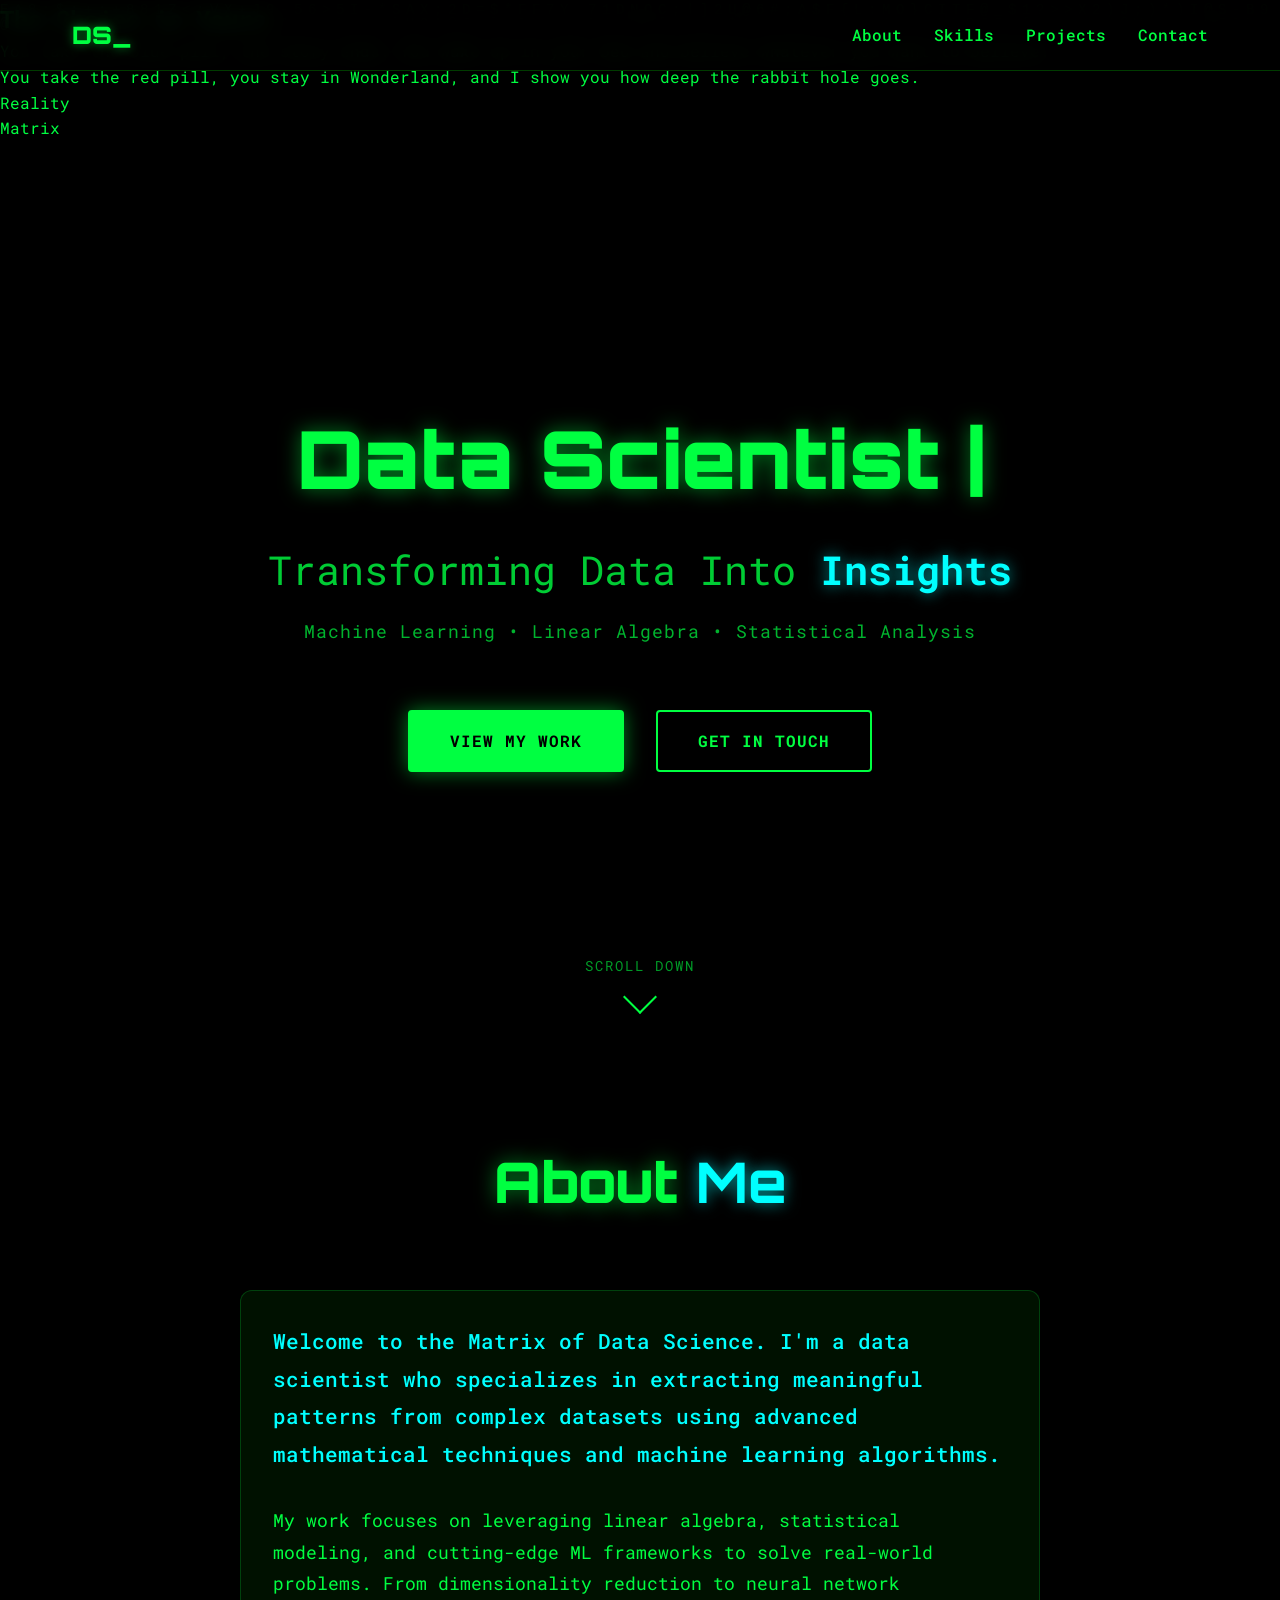
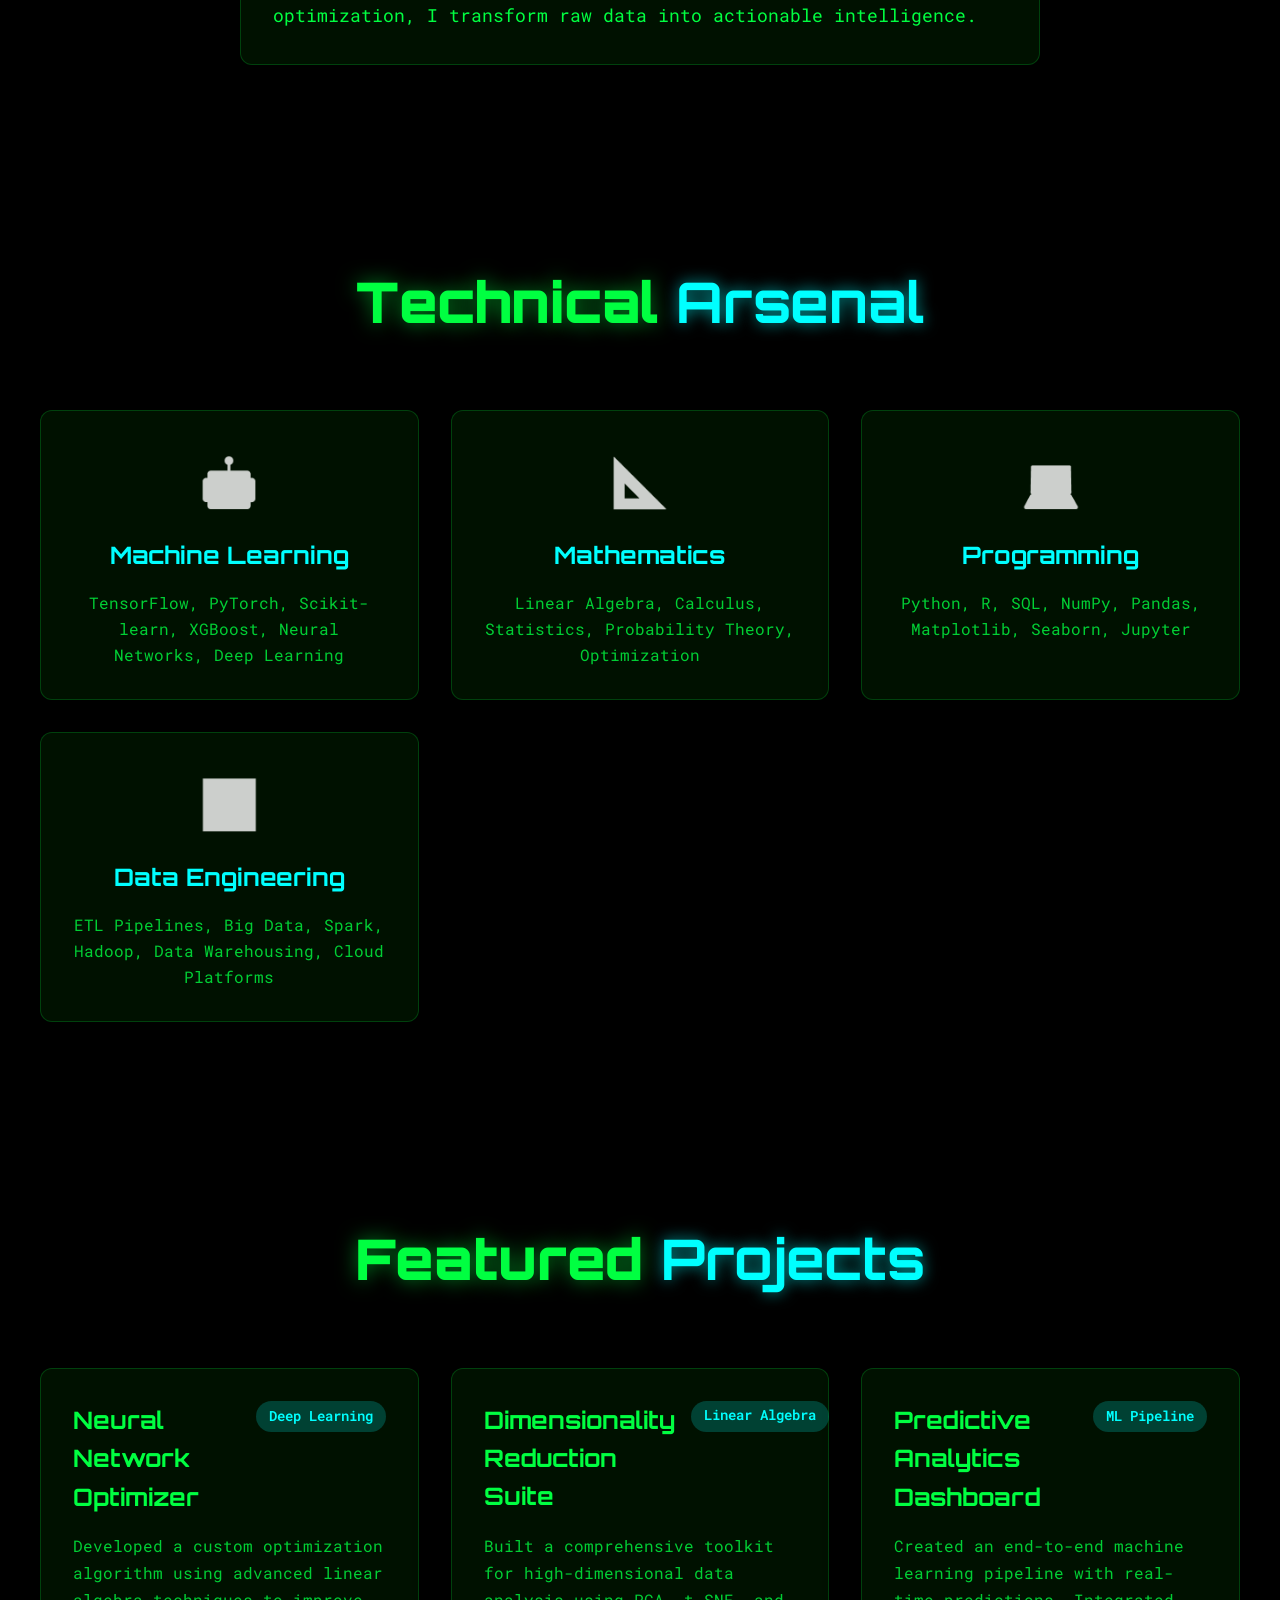
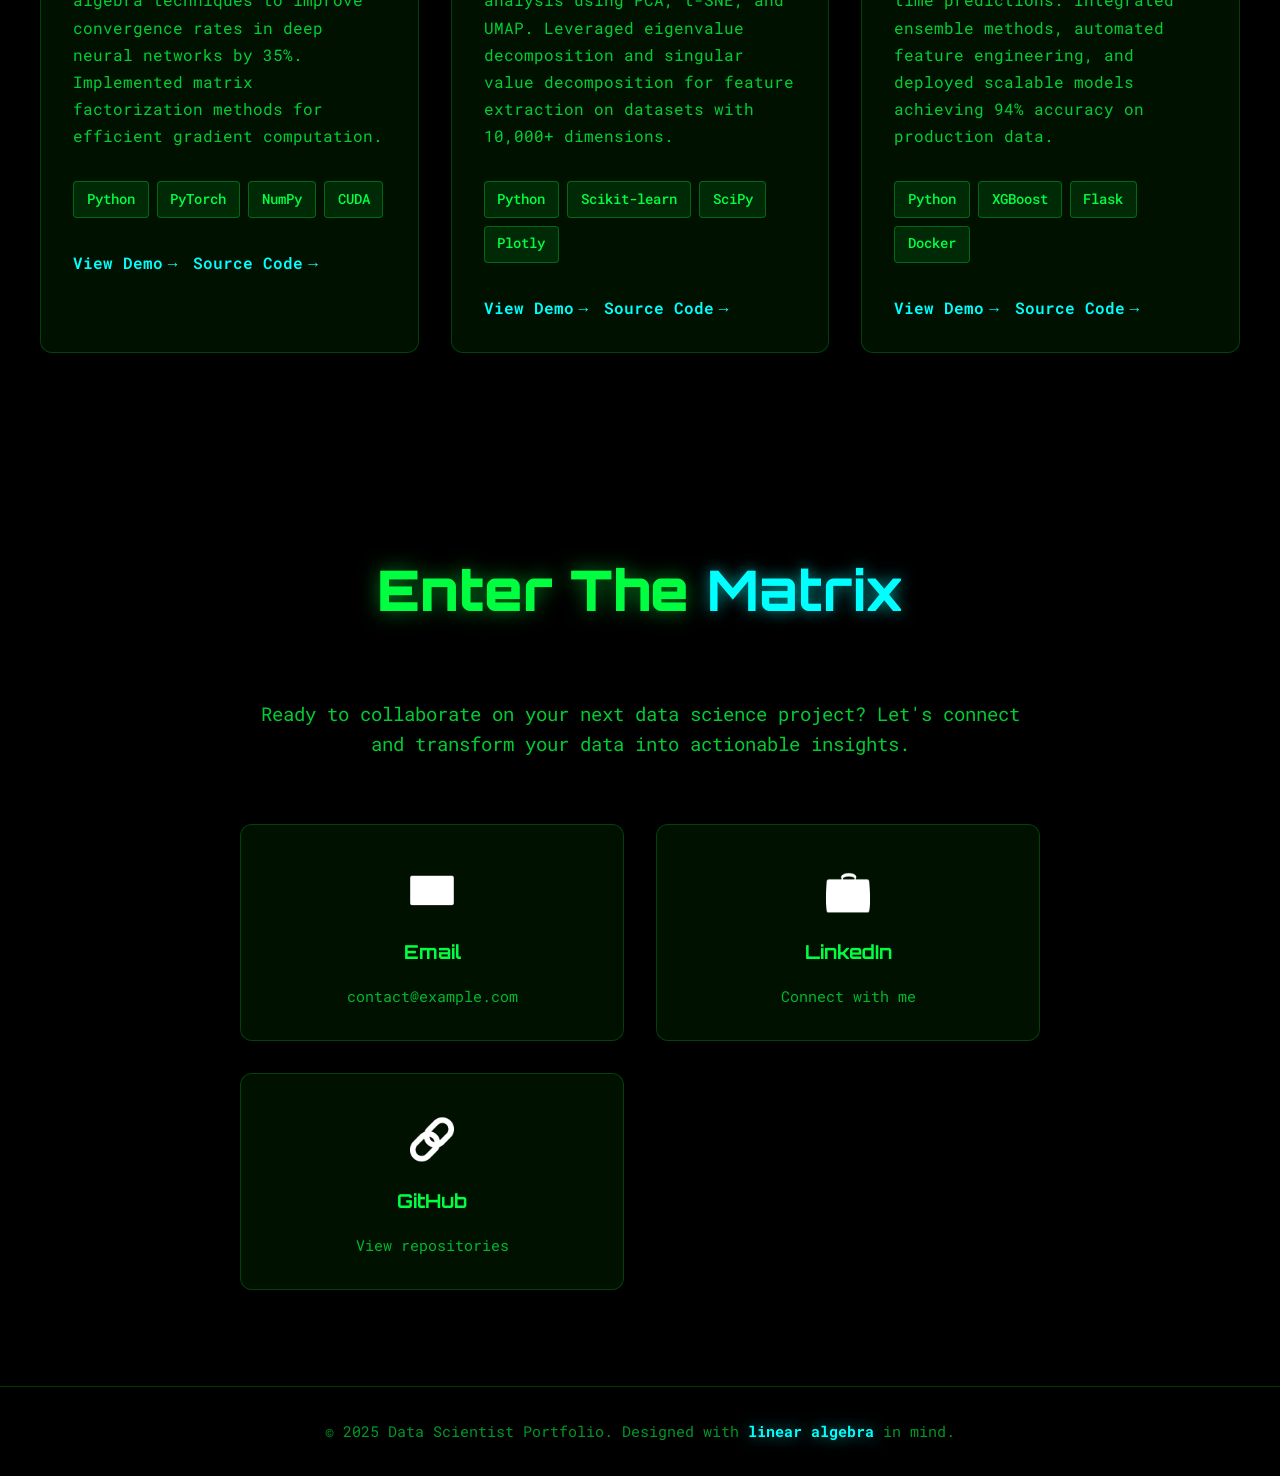
==== index.html @ e6c1ace4 "mvp" ====
<!DOCTYPE html>
<html lang="en">

<head>
    <meta charset="UTF-8">
    <meta name="viewport" content="width=device-width, initial-scale=1.0">
    <meta name="description"
        content="Data Scientist Portfolio - Showcasing machine learning, linear algebra, and data analysis projects with a Matrix-inspired design">
    <meta name="keywords" content="data science, machine learning, linear algebra, portfolio, analytics">
    <meta name="author" content="Data Scientist">
    <title>Data Scientist | Matrix Portfolio</title>

    <!-- Google Fonts -->
    <link rel="preconnect" href="https://fonts.googleapis.com">
    <link rel="preconnect" href="https://fonts.gstatic.com" crossorigin>
    <link
        href="https://fonts.googleapis.com/css2?family=Orbitron:wght@400;700;900&family=Roboto+Mono:wght@300;400;500;700&display=swap"
        rel="stylesheet">

    <link rel="stylesheet" href="styles.css">
</head>

<body>
    <!-- Matrix Rain Background -->
    <canvas id="matrix-canvas"></canvas>

    <!-- Landing Overlay -->
    <section id="landing-overlay" class="landing-overlay">
        <div class="landing-content">
            <h1 class="landing-title">The Choice is Yours</h1>
            <p class="landing-subtitle">You take the <span class="blue-text">blue pill</span>, the story ends. You wake
                up in your bed and believe whatever you want to believe.</p>
            <p class="landing-subtitle">You take the <span class="red-text">red pill</span>, you stay in Wonderland, and
                I show you how deep the rabbit hole goes.</p>

            <div class="pills-container">
                <div class="pill-wrapper" id="blue-pill-wrapper">
                    <div class="pill blue-pill" id="blue-pill"></div>
                    <span class="pill-label">Reality</span>
                </div>
                <div class="pill-wrapper" id="red-pill-wrapper">
                    <div class="pill red-pill" id="red-pill"></div>
                    <span class="pill-label">Matrix</span>
                </div>
            </div>
        </div>
    </section>

    <!-- Navigation -->
    <nav id="main-nav" class="nav">
        <div class="nav-container">
            <a href="#hero" class="nav-logo">DS<span class="matrix-glow">_</span></a>
            <ul class="nav-menu">
                <li><a href="#about" class="nav-link">About</a></li>
                <li><a href="#skills" class="nav-link">Skills</a></li>
                <li><a href="#projects" class="nav-link">Projects</a></li>
                <li><a href="#contact" class="nav-link">Contact</a></li>
            </ul>
        </div>
    </nav>

    <!-- Hero Section -->
    <section id="hero" class="hero">
        <div class="hero-content">
            <div class="glitch-wrapper">
                <h1 class="hero-title">
                    <span class="typing-text" id="typing-text"></span>
                    <span class="cursor">|</span>
                </h1>
            </div>
            <p class="hero-subtitle">Transforming Data Into <span class="matrix-highlight">Insights</span></p>
            <p class="hero-description">
                Machine Learning • Linear Algebra • Statistical Analysis
            </p>
            <div class="hero-cta">
                <a href="#projects" class="btn btn-primary" id="view-work-btn">View My Work</a>
                <a href="#contact" class="btn btn-secondary" id="contact-btn">Get In Touch</a>
            </div>
        </div>
        <div class="scroll-indicator">
            <span class="scroll-text">Scroll Down</span>
            <div class="scroll-arrow"></div>
        </div>
    </section>

    <!-- About Section -->
    <section id="about" class="about section">
        <div class="container">
            <h2 class="section-title">About <span class="matrix-highlight">Me</span></h2>
            <div class="about-content">
                <div class="about-text glass-card">
                    <p class="about-intro">
                        Welcome to the Matrix of Data Science. I'm a data scientist who specializes in
                        extracting meaningful patterns from complex datasets using advanced mathematical
                        techniques and machine learning algorithms.
                    </p>
                    <p>
                        My work focuses on leveraging linear algebra, statistical modeling, and cutting-edge
                        ML frameworks to solve real-world problems. From dimensionality reduction to neural
                        network optimization, I transform raw data into actionable intelligence.
                    </p>
                </div>
            </div>
        </div>
    </section>

    <!-- Skills Section -->
    <section id="skills" class="skills section">
        <div class="container">
            <h2 class="section-title">Technical <span class="matrix-highlight">Arsenal</span></h2>
            <div class="skills-grid">
                <div class="skill-card glass-card" data-skill="ml">
                    <div class="skill-icon">🤖</div>
                    <h3 class="skill-title">Machine Learning</h3>
                    <p class="skill-description">
                        TensorFlow, PyTorch, Scikit-learn, XGBoost, Neural Networks, Deep Learning
                    </p>
                </div>
                <div class="skill-card glass-card" data-skill="math">
                    <div class="skill-icon">📐</div>
                    <h3 class="skill-title">Mathematics</h3>
                    <p class="skill-description">
                        Linear Algebra, Calculus, Statistics, Probability Theory, Optimization
                    </p>
                </div>
                <div class="skill-card glass-card" data-skill="programming">
                    <div class="skill-icon">💻</div>
                    <h3 class="skill-title">Programming</h3>
                    <p class="skill-description">
                        Python, R, SQL, NumPy, Pandas, Matplotlib, Seaborn, Jupyter
                    </p>
                </div>
                <div class="skill-card glass-card" data-skill="data">
                    <div class="skill-icon">📊</div>
                    <h3 class="skill-title">Data Engineering</h3>
                    <p class="skill-description">
                        ETL Pipelines, Big Data, Spark, Hadoop, Data Warehousing, Cloud Platforms
                    </p>
                </div>
            </div>
        </div>
    </section>

    <!-- Projects Section -->
    <section id="projects" class="projects section">
        <div class="container">
            <h2 class="section-title">Featured <span class="matrix-highlight">Projects</span></h2>
            <div class="projects-grid">
                <!-- Project 1 -->
                <article class="project-card glass-card" id="project-1">
                    <div class="project-header">
                        <h3 class="project-title">Neural Network Optimizer</h3>
                        <span class="project-tag">Deep Learning</span>
                    </div>
                    <p class="project-description">
                        Developed a custom optimization algorithm using advanced linear algebra techniques
                        to improve convergence rates in deep neural networks by 35%. Implemented matrix
                        factorization methods for efficient gradient computation.
                    </p>
                    <div class="project-tech">
                        <span class="tech-badge">Python</span>
                        <span class="tech-badge">PyTorch</span>
                        <span class="tech-badge">NumPy</span>
                        <span class="tech-badge">CUDA</span>
                    </div>
                    <div class="project-links">
                        <a href="#" class="project-link" id="project-1-demo">View Demo</a>
                        <a href="#" class="project-link" id="project-1-code">Source Code</a>
                    </div>
                </article>

                <!-- Project 2 -->
                <article class="project-card glass-card" id="project-2">
                    <div class="project-header">
                        <h3 class="project-title">Dimensionality Reduction Suite</h3>
                        <span class="project-tag">Linear Algebra</span>
                    </div>
                    <p class="project-description">
                        Built a comprehensive toolkit for high-dimensional data analysis using PCA, t-SNE,
                        and UMAP. Leveraged eigenvalue decomposition and singular value decomposition for
                        feature extraction on datasets with 10,000+ dimensions.
                    </p>
                    <div class="project-tech">
                        <span class="tech-badge">Python</span>
                        <span class="tech-badge">Scikit-learn</span>
                        <span class="tech-badge">SciPy</span>
                        <span class="tech-badge">Plotly</span>
                    </div>
                    <div class="project-links">
                        <a href="#" class="project-link" id="project-2-demo">View Demo</a>
                        <a href="#" class="project-link" id="project-2-code">Source Code</a>
                    </div>
                </article>

                <!-- Project 3 -->
                <article class="project-card glass-card" id="project-3">
                    <div class="project-header">
                        <h3 class="project-title">Predictive Analytics Dashboard</h3>
                        <span class="project-tag">ML Pipeline</span>
                    </div>
                    <p class="project-description">
                        Created an end-to-end machine learning pipeline with real-time predictions.
                        Integrated ensemble methods, automated feature engineering, and deployed scalable
                        models achieving 94% accuracy on production data.
                    </p>
                    <div class="project-tech">
                        <span class="tech-badge">Python</span>
                        <span class="tech-badge">XGBoost</span>
                        <span class="tech-badge">Flask</span>
                        <span class="tech-badge">Docker</span>
                    </div>
                    <div class="project-links">
                        <a href="#" class="project-link" id="project-3-demo">View Demo</a>
                        <a href="#" class="project-link" id="project-3-code">Source Code</a>
                    </div>
                </article>
            </div>
        </div>
    </section>

    <!-- Contact Section -->
    <section id="contact" class="contact section">
        <div class="container">
            <h2 class="section-title">Enter The <span class="matrix-highlight">Matrix</span></h2>
            <div class="contact-content">
                <p class="contact-intro">
                    Ready to collaborate on your next data science project? Let's connect and transform
                    your data into actionable insights.
                </p>
                <div class="contact-methods">
                    <a href="mailto:contact@example.com" class="contact-card glass-card" id="email-contact">
                        <span class="contact-icon">📧</span>
                        <span class="contact-label">Email</span>
                        <span class="contact-value">contact@example.com</span>
                    </a>
                    <a href="https://linkedin.com" target="_blank" class="contact-card glass-card"
                        id="linkedin-contact">
                        <span class="contact-icon">💼</span>
                        <span class="contact-label">LinkedIn</span>
                        <span class="contact-value">Connect with me</span>
                    </a>
                    <a href="https://github.com" target="_blank" class="contact-card glass-card" id="github-contact">
                        <span class="contact-icon">🔗</span>
                        <span class="contact-label">GitHub</span>
                        <span class="contact-value">View repositories</span>
                    </a>
                </div>
            </div>
        </div>
    </section>

    <!-- Footer -->
    <footer class="footer">
        <div class="container">
            <p class="footer-text">
                &copy; 2025 Data Scientist Portfolio. Designed with
                <span class="matrix-highlight">linear algebra</span> in mind.
            </p>
        </div>
    </footer>

    <script src="script.js"></script>
</body>

</html>
---- styles.css ----
/* ===================================
   Matrix Portfolio - CSS Styles
   =================================== */

/* === CSS Custom Properties === */
:root {
    /* Matrix Color Palette */
    --matrix-green: #00FF41;
    --matrix-green-dark: #003B00;
    --matrix-green-glow: rgba(0, 255, 65, 0.5);
    --matrix-black: #000000;
    --matrix-dark-bg: #0a0e0a;
    --matrix-card-bg: rgba(0, 59, 0, 0.3);
    
    /* Accent Colors */
    --accent-cyan: #00FFFF;
    --accent-lime: #CCFF00;
    
    /* Typography */
    --font-primary: 'Orbitron', sans-serif;
    --font-mono: 'Roboto Mono', monospace;
    
    /* Spacing */
    --spacing-xs: 0.5rem;
    --spacing-sm: 1rem;
    --spacing-md: 2rem;
    --spacing-lg: 4rem;
    --spacing-xl: 6rem;
    
    /* Transitions */
    --transition-fast: 0.2s ease;
    --transition-normal: 0.3s ease;
    --transition-slow: 0.5s ease;
    
    /* Shadows & Glows */
    --glow-sm: 0 0 10px var(--matrix-green-glow);
    --glow-md: 0 0 20px var(--matrix-green-glow);
    --glow-lg: 0 0 30px var(--matrix-green-glow);
    --shadow-card: 0 8px 32px rgba(0, 0, 0, 0.5);
}

/* === Reset & Base Styles === */
* {
    margin: 0;
    padding: 0;
    box-sizing: border-box;
}

html {
    scroll-behavior: smooth;
    font-size: 16px;
}

body {
    font-family: var(--font-mono);
    background-color: var(--matrix-black);
    color: var(--matrix-green);
    line-height: 1.6;
    overflow-x: hidden;
    position: relative;
}

/* === Matrix Canvas Background === */
#matrix-canvas {
    position: fixed;
    top: 0;
    left: 0;
    width: 100%;
    height: 100%;
    z-index: -1;
    opacity: 0.3;
}

/* === Navigation === */
.nav {
    position: fixed;
    top: 0;
    left: 0;
    right: 0;
    z-index: 1000;
    background: rgba(0, 0, 0, 0.9);
    backdrop-filter: blur(10px);
    border-bottom: 1px solid var(--matrix-green-dark);
    transition: var(--transition-normal);
}

.nav-container {
    max-width: 1200px;
    margin: 0 auto;
    padding: 1rem 2rem;
    display: flex;
    justify-content: space-between;
    align-items: center;
}

.nav-logo {
    font-family: var(--font-primary);
    font-size: 1.5rem;
    font-weight: 900;
    color: var(--matrix-green);
    text-decoration: none;
    text-shadow: var(--glow-sm);
    transition: var(--transition-fast);
}

.nav-logo:hover {
    text-shadow: var(--glow-md);
    transform: scale(1.05);
}

.matrix-glow {
    animation: blink 1s infinite;
}

.nav-menu {
    display: flex;
    list-style: none;
    gap: 2rem;
}

.nav-link {
    color: var(--matrix-green);
    text-decoration: none;
    font-weight: 500;
    position: relative;
    transition: var(--transition-fast);
    padding: 0.5rem 0;
}

.nav-link::after {
    content: '';
    position: absolute;
    bottom: 0;
    left: 0;
    width: 0;
    height: 2px;
    background: var(--matrix-green);
    box-shadow: var(--glow-sm);
    transition: var(--transition-normal);
}

.nav-link:hover {
    color: var(--accent-cyan);
    text-shadow: var(--glow-sm);
}

.nav-link:hover::after {
    width: 100%;
}

/* === Hero Section === */
.hero {
    min-height: 100vh;
    display: flex;
    flex-direction: column;
    justify-content: center;
    align-items: center;
    text-align: center;
    padding: var(--spacing-lg) var(--spacing-md);
    position: relative;
}

.hero-content {
    max-width: 900px;
    animation: fadeInUp 1s ease;
}

.hero-title {
    font-family: var(--font-primary);
    font-size: clamp(2.5rem, 8vw, 5rem);
    font-weight: 900;
    margin-bottom: var(--spacing-md);
    text-shadow: var(--glow-md);
    line-height: 1.2;
}

.typing-text {
    color: var(--matrix-green);
}

.cursor {
    animation: blink 0.7s infinite;
    color: var(--matrix-green);
}

.hero-subtitle {
    font-size: clamp(1.5rem, 4vw, 2.5rem);
    font-weight: 400;
    margin-bottom: var(--spacing-sm);
    color: rgba(0, 255, 65, 0.8);
}

.matrix-highlight {
    color: var(--accent-cyan);
    text-shadow: 0 0 15px rgba(0, 255, 255, 0.6);
    font-weight: 700;
}

.hero-description {
    font-size: 1.1rem;
    margin-bottom: var(--spacing-lg);
    color: rgba(0, 255, 65, 0.7);
    letter-spacing: 1px;
}

.hero-cta {
    display: flex;
    gap: var(--spacing-md);
    justify-content: center;
    flex-wrap: wrap;
}

/* === Buttons === */
.btn {
    padding: 1rem 2.5rem;
    font-family: var(--font-mono);
    font-size: 1rem;
    font-weight: 700;
    text-decoration: none;
    border: 2px solid var(--matrix-green);
    border-radius: 4px;
    cursor: pointer;
    transition: var(--transition-normal);
    position: relative;
    overflow: hidden;
    text-transform: uppercase;
    letter-spacing: 1px;
}

.btn-primary {
    background: var(--matrix-green);
    color: var(--matrix-black);
    box-shadow: var(--glow-md);
}

.btn-primary:hover {
    background: var(--accent-cyan);
    border-color: var(--accent-cyan);
    box-shadow: 0 0 30px rgba(0, 255, 255, 0.6);
    transform: translateY(-2px);
}

.btn-secondary {
    background: transparent;
    color: var(--matrix-green);
}

.btn-secondary:hover {
    background: var(--matrix-green);
    color: var(--matrix-black);
    box-shadow: var(--glow-md);
    transform: translateY(-2px);
}

/* === Scroll Indicator === */
.scroll-indicator {
    position: absolute;
    bottom: 2rem;
    display: flex;
    flex-direction: column;
    align-items: center;
    gap: 0.5rem;
    animation: bounce 2s infinite;
}

.scroll-text {
    font-size: 0.9rem;
    color: rgba(0, 255, 65, 0.6);
    text-transform: uppercase;
    letter-spacing: 2px;
}

.scroll-arrow {
    width: 24px;
    height: 24px;
    border-right: 2px solid var(--matrix-green);
    border-bottom: 2px solid var(--matrix-green);
    transform: rotate(45deg);
}

/* === Sections === */
.section {
    padding: var(--spacing-xl) var(--spacing-md);
    position: relative;
}

.container {
    max-width: 1200px;
    margin: 0 auto;
}

.section-title {
    font-family: var(--font-primary);
    font-size: clamp(2rem, 5vw, 3.5rem);
    font-weight: 900;
    text-align: center;
    margin-bottom: var(--spacing-lg);
    text-shadow: var(--glow-md);
    opacity: 0;
    transform: translateY(30px);
    transition: var(--transition-slow);
}

.section-title.visible {
    opacity: 1;
    transform: translateY(0);
}

/* === Glass Card Effect === */
.glass-card {
    background: var(--matrix-card-bg);
    backdrop-filter: blur(10px);
    border: 1px solid rgba(0, 255, 65, 0.2);
    border-radius: 12px;
    padding: var(--spacing-md);
    box-shadow: var(--shadow-card);
    transition: var(--transition-normal);
}

.glass-card:hover {
    border-color: var(--matrix-green);
    box-shadow: var(--shadow-card), var(--glow-sm);
    transform: translateY(-5px);
}

/* === About Section === */
.about-content {
    max-width: 800px;
    margin: 0 auto;
}

.about-text {
    font-size: 1.1rem;
    line-height: 1.8;
}

.about-intro {
    font-size: 1.3rem;
    font-weight: 500;
    margin-bottom: var(--spacing-md);
    color: var(--accent-cyan);
}

/* === Skills Section === */
.skills-grid {
    display: grid;
    grid-template-columns: repeat(auto-fit, minmax(280px, 1fr));
    gap: var(--spacing-md);
    margin-top: var(--spacing-lg);
}

.skill-card {
    text-align: center;
    opacity: 0;
    transform: translateY(30px);
    transition: var(--transition-slow);
}

.skill-card.visible {
    opacity: 1;
    transform: translateY(0);
}

.skill-icon {
    font-size: 3rem;
    margin-bottom: var(--spacing-sm);
    filter: grayscale(100%) brightness(0) invert(1);
    opacity: 0.8;
}

.skill-title {
    font-family: var(--font-primary);
    font-size: 1.5rem;
    margin-bottom: var(--spacing-sm);
    color: var(--accent-cyan);
}

.skill-description {
    color: rgba(0, 255, 65, 0.8);
    line-height: 1.6;
}

/* === Projects Section === */
.projects-grid {
    display: grid;
    grid-template-columns: repeat(auto-fit, minmax(350px, 1fr));
    gap: var(--spacing-md);
    margin-top: var(--spacing-lg);
}

.project-card {
    display: flex;
    flex-direction: column;
    gap: var(--spacing-sm);
    opacity: 0;
    transform: translateY(30px);
    transition: var(--transition-slow);
}

.project-card.visible {
    opacity: 1;
    transform: translateY(0);
}

.project-header {
    display: flex;
    justify-content: space-between;
    align-items: flex-start;
    gap: var(--spacing-sm);
}

.project-title {
    font-family: var(--font-primary);
    font-size: 1.5rem;
    color: var(--matrix-green);
    flex: 1;
}

.project-tag {
    background: rgba(0, 255, 255, 0.2);
    color: var(--accent-cyan);
    padding: 0.3rem 0.8rem;
    border-radius: 20px;
    font-size: 0.85rem;
    font-weight: 600;
    white-space: nowrap;
}

.project-description {
    color: rgba(0, 255, 65, 0.8);
    line-height: 1.7;
}

.project-tech {
    display: flex;
    flex-wrap: wrap;
    gap: var(--spacing-xs);
    margin-top: var(--spacing-sm);
}

.tech-badge {
    background: rgba(0, 255, 65, 0.1);
    border: 1px solid rgba(0, 255, 65, 0.3);
    color: var(--matrix-green);
    padding: 0.4rem 0.8rem;
    border-radius: 4px;
    font-size: 0.85rem;
    font-weight: 500;
}

.project-links {
    display: flex;
    gap: var(--spacing-sm);
    margin-top: var(--spacing-sm);
}

.project-link {
    color: var(--accent-cyan);
    text-decoration: none;
    font-weight: 600;
    position: relative;
    transition: var(--transition-fast);
}

.project-link::after {
    content: '→';
    margin-left: 0.3rem;
    transition: var(--transition-fast);
}

.project-link:hover {
    text-shadow: var(--glow-sm);
}

.project-link:hover::after {
    margin-left: 0.6rem;
}

/* === Contact Section === */
.contact-content {
    max-width: 800px;
    margin: 0 auto;
    text-align: center;
}

.contact-intro {
    font-size: 1.2rem;
    margin-bottom: var(--spacing-lg);
    color: rgba(0, 255, 65, 0.8);
}

.contact-methods {
    display: grid;
    grid-template-columns: repeat(auto-fit, minmax(250px, 1fr));
    gap: var(--spacing-md);
}

.contact-card {
    display: flex;
    flex-direction: column;
    align-items: center;
    gap: var(--spacing-sm);
    text-decoration: none;
    padding: var(--spacing-md);
}

.contact-icon {
    font-size: 2.5rem;
    filter: grayscale(100%) brightness(0) invert(1);
}

.contact-label {
    font-family: var(--font-primary);
    font-size: 1.2rem;
    color: var(--matrix-green);
    font-weight: 700;
}

.contact-value {
    color: rgba(0, 255, 65, 0.7);
    font-size: 0.95rem;
}

/* === Footer === */
.footer {
    padding: var(--spacing-md);
    text-align: center;
    border-top: 1px solid var(--matrix-green-dark);
    background: rgba(0, 0, 0, 0.8);
}

.footer-text {
    color: rgba(0, 255, 65, 0.6);
    font-size: 0.95rem;
}

/* === Animations === */
@keyframes fadeInUp {
    from {
        opacity: 0;
        transform: translateY(30px);
    }
    to {
        opacity: 1;
        transform: translateY(0);
    }
}

@keyframes blink {
    0%, 50% {
        opacity: 1;
    }
    51%, 100% {
        opacity: 0;
    }
}

@keyframes bounce {
    0%, 100% {
        transform: translateY(0);
    }
    50% {
        transform: translateY(-10px);
    }
}

/* === Responsive Design === */
@media (max-width: 768px) {
    .nav-menu {
        gap: 1rem;
    }
    
    .nav-link {
        font-size: 0.9rem;
    }
    
    .hero {
        padding: var(--spacing-md) var(--spacing-sm);
    }
    
    .hero-cta {
        flex-direction: column;
        width: 100%;
    }
    
    .btn {
        width: 100%;
    }
    
    .section {
        padding: var(--spacing-lg) var(--spacing-sm);
    }
    
    .skills-grid,
    .projects-grid,
    .contact-methods {
        grid-template-columns: 1fr;
    }
}

@media (max-width: 480px) {
    .nav-container {
        padding: 1rem;
    }
    
    .nav-menu {
        gap: 0.5rem;
    }
    
    .nav-link {
        font-size: 0.8rem;
    }
    
    .hero-title {
        font-size: 2rem;
    }
    
    .section-title {
        font-size: 2rem;
    }
}
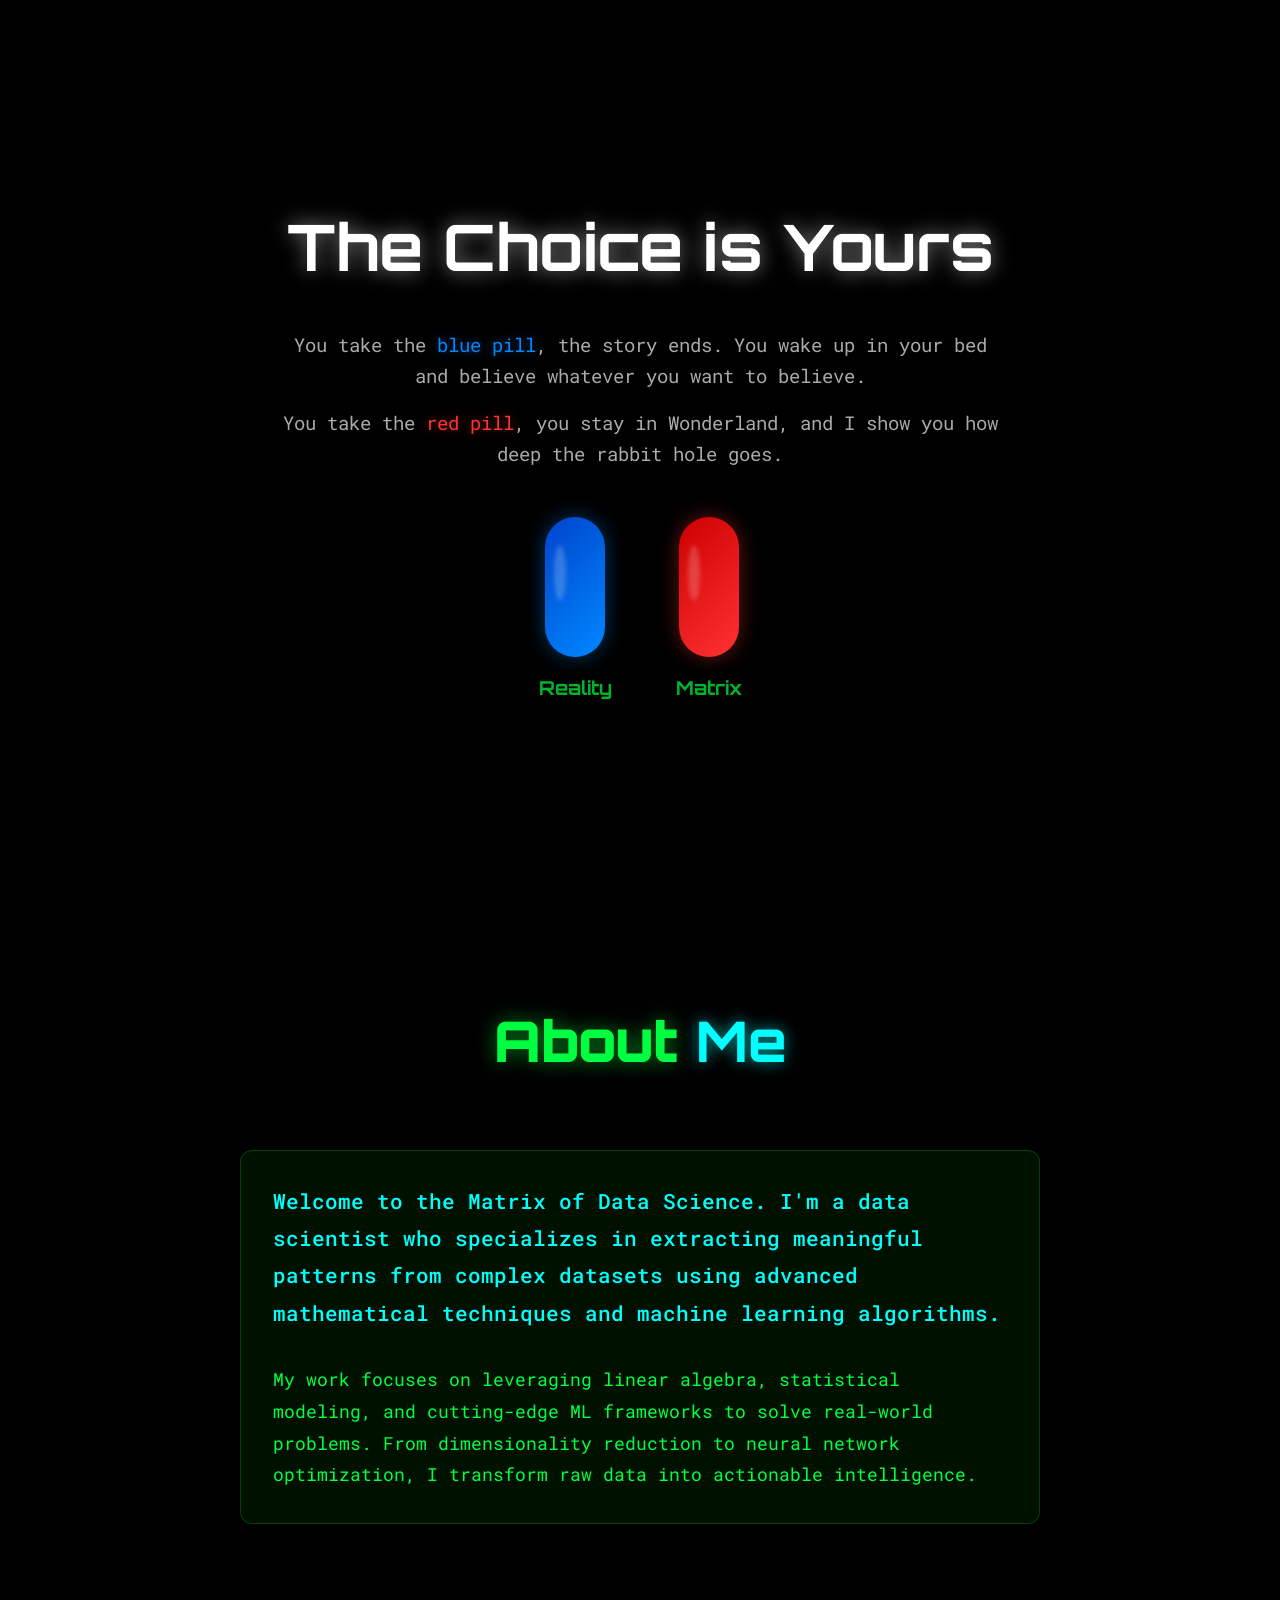
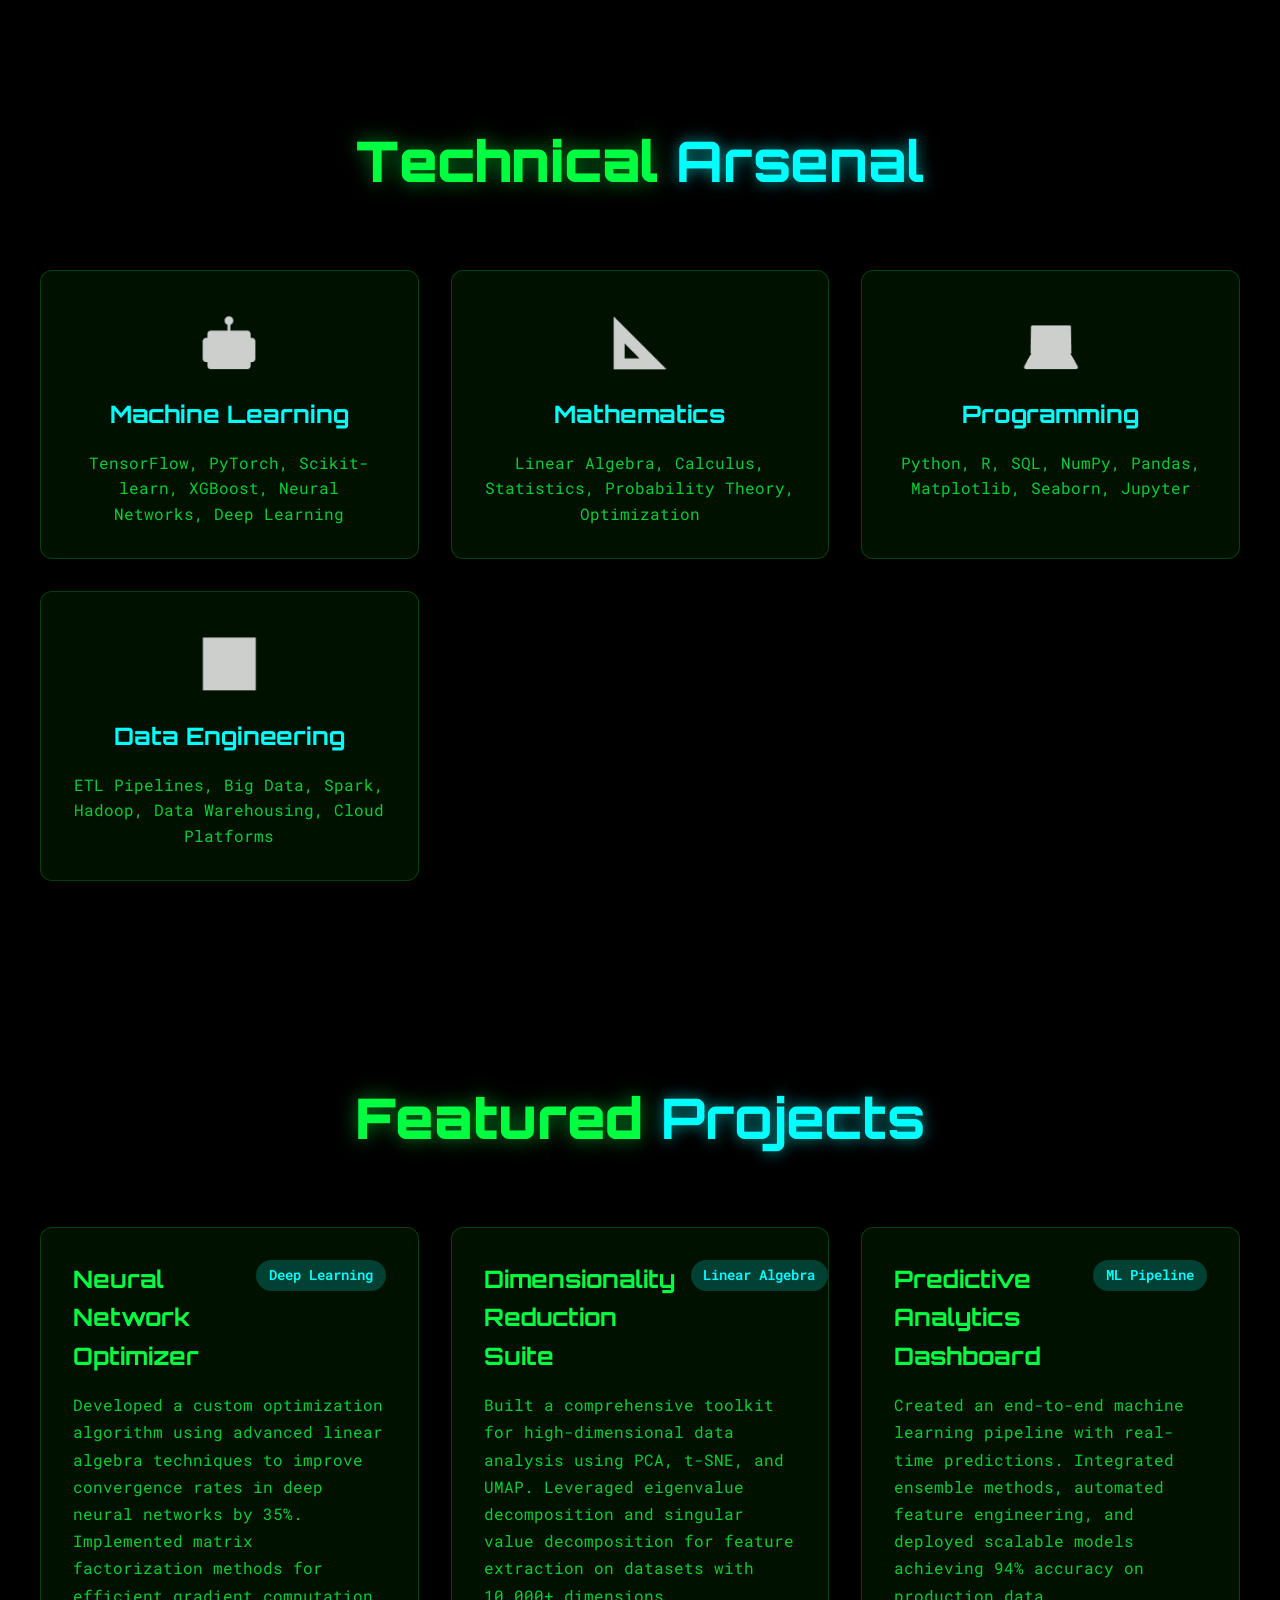
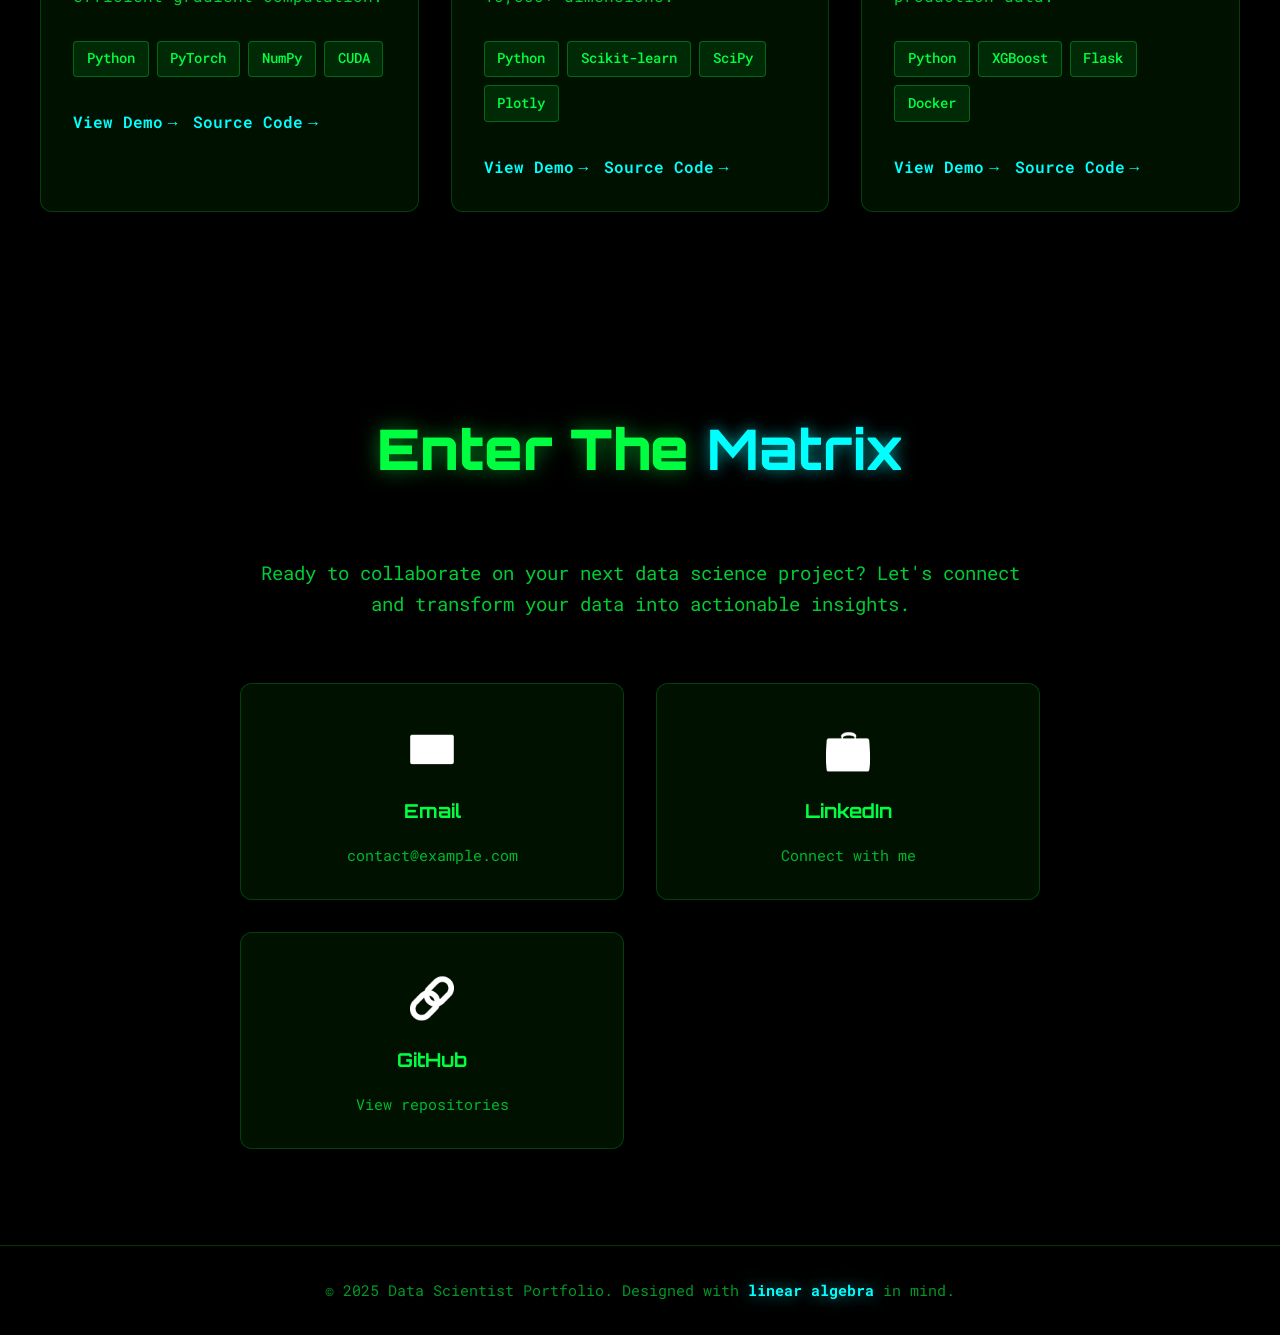
==== commit 7d174d41: "3d viewing enabled" ====
--- a/index.html
+++ b/index.html
@@ -259,6 +259,11 @@
         </div>
     </footer>
 
+    <!-- System Reset Button -->
+    <button id="system-reset" class="system-reset" title="Reset System">
+        <span class="reset-icon">↺</span>
+    </button>
+
     <script src="script.js"></script>
 </body>
 
--- a/styles.css
+++ b/styles.css
@@ -11,27 +11,27 @@
     --matrix-black: #000000;
     --matrix-dark-bg: #0a0e0a;
     --matrix-card-bg: rgba(0, 59, 0, 0.3);
-    
+
     /* Accent Colors */
     --accent-cyan: #00FFFF;
     --accent-lime: #CCFF00;
-    
+
     /* Typography */
     --font-primary: 'Orbitron', sans-serif;
     --font-mono: 'Roboto Mono', monospace;
-    
+
     /* Spacing */
     --spacing-xs: 0.5rem;
     --spacing-sm: 1rem;
     --spacing-md: 2rem;
     --spacing-lg: 4rem;
     --spacing-xl: 6rem;
-    
+
     /* Transitions */
     --transition-fast: 0.2s ease;
     --transition-normal: 0.3s ease;
     --transition-slow: 0.5s ease;
-    
+
     /* Shadows & Glows */
     --glow-sm: 0 0 10px var(--matrix-green-glow);
     --glow-md: 0 0 20px var(--matrix-green-glow);
@@ -540,6 +540,7 @@
         opacity: 0;
         transform: translateY(30px);
     }
+
     to {
         opacity: 1;
         transform: translateY(0);
@@ -547,18 +548,25 @@
 }
 
 @keyframes blink {
-    0%, 50% {
+
+    0%,
+    50% {
         opacity: 1;
     }
-    51%, 100% {
+
+    51%,
+    100% {
         opacity: 0;
     }
 }
 
 @keyframes bounce {
-    0%, 100% {
+
+    0%,
+    100% {
         transform: translateY(0);
     }
+
     50% {
         transform: translateY(-10px);
     }
@@ -569,28 +577,28 @@
     .nav-menu {
         gap: 1rem;
     }
-    
+
     .nav-link {
         font-size: 0.9rem;
     }
-    
+
     .hero {
         padding: var(--spacing-md) var(--spacing-sm);
     }
-    
+
     .hero-cta {
         flex-direction: column;
         width: 100%;
     }
-    
+
     .btn {
         width: 100%;
     }
-    
+
     .section {
         padding: var(--spacing-lg) var(--spacing-sm);
     }
-    
+
     .skills-grid,
     .projects-grid,
     .contact-methods {
@@ -602,20 +610,281 @@
     .nav-container {
         padding: 1rem;
     }
-    
+
     .nav-menu {
         gap: 0.5rem;
     }
-    
+
     .nav-link {
         font-size: 0.8rem;
     }
-    
+
     .hero-title {
         font-size: 2rem;
     }
-    
+
     .section-title {
         font-size: 2rem;
     }
 }
+
+/* === Landing Overlay === */
+.landing-overlay {
+    position: fixed;
+    top: 0;
+    left: 0;
+    width: 100%;
+    height: 100%;
+    background: #000;
+    z-index: 2000;
+    display: flex;
+    justify-content: center;
+    align-items: center;
+    text-align: center;
+    transition: opacity 1s ease, visibility 1s ease;
+}
+
+.landing-overlay.hidden {
+    opacity: 0;
+    visibility: hidden;
+    pointer-events: none;
+}
+
+.landing-content {
+    max-width: 800px;
+    padding: 2rem;
+    animation: fadeIn 2s ease;
+}
+
+.landing-title {
+    font-family: var(--font-primary);
+    font-size: clamp(2rem, 5vw, 4rem);
+    color: #fff;
+    margin-bottom: 2rem;
+    text-shadow: 0 0 20px rgba(255, 255, 255, 0.5);
+}
+
+.landing-subtitle {
+    font-size: 1.2rem;
+    color: #aaa;
+    margin-bottom: 1rem;
+    line-height: 1.6;
+}
+
+.blue-text {
+    color: #0088ff;
+    text-shadow: 0 0 10px rgba(0, 136, 255, 0.5);
+}
+
+.red-text {
+    color: #ff3333;
+    text-shadow: 0 0 10px rgba(255, 51, 51, 0.5);
+}
+
+/* === Pills === */
+.pills-container {
+    display: flex;
+    justify-content: center;
+    gap: 4rem;
+    margin-top: 3rem;
+    perspective: 1000px;
+}
+
+.pill-wrapper {
+    display: flex;
+    flex-direction: column;
+    align-items: center;
+    gap: 1rem;
+    cursor: pointer;
+    transition: transform 0.3s ease;
+}
+
+.pill-wrapper:hover {
+    transform: scale(1.1);
+}
+
+.pill {
+    width: 60px;
+    height: 140px;
+    /* Vertical pill */
+    border-radius: 30px;
+    position: relative;
+    box-shadow:
+        inset -10px -10px 20px rgba(0, 0, 0, 0.5),
+        inset 10px 10px 20px rgba(255, 255, 255, 0.4),
+        0 10px 20px rgba(0, 0, 0, 0.5);
+    transition: box-shadow 0.3s ease;
+}
+
+.blue-pill {
+    background: linear-gradient(135deg, #0044cc, #0088ff);
+    box-shadow: 0 0 20px rgba(0, 136, 255, 0.4);
+}
+
+.blue-pill:hover {
+    box-shadow: 0 0 40px rgba(0, 136, 255, 0.8);
+}
+
+.red-pill {
+    background: linear-gradient(135deg, #cc0000, #ff3333);
+    box-shadow: 0 0 20px rgba(255, 51, 51, 0.4);
+}
+
+.red-pill:hover {
+    box-shadow: 0 0 40px rgba(255, 51, 51, 0.8);
+}
+
+/* Horizontal reflection line */
+.pill::after {
+    content: '';
+    position: absolute;
+    top: 20%;
+    left: 15%;
+    width: 20%;
+    height: 40%;
+    background: rgba(255, 255, 255, 0.2);
+    border-radius: 50%;
+    filter: blur(2px);
+}
+
+.pill-label {
+    font-family: var(--font-primary);
+    font-size: 1.2rem;
+    font-weight: bold;
+    opacity: 0.7;
+    transition: opacity 0.3s ease;
+}
+
+.pill-wrapper:hover .pill-label {
+    opacity: 1;
+}
+
+/* === Reality Mode Styles === */
+body.reality-mode {
+    --matrix-black: #ffffff;
+    --matrix-green: #333333;
+    --matrix-green-dark: #e0e0e0;
+    --matrix-green-glow: rgba(0, 0, 0, 0.1);
+    --matrix-dark-bg: #f5f5f5;
+    --matrix-card-bg: rgba(255, 255, 255, 0.8);
+    --accent-cyan: #0066cc;
+    --font-primary: 'Roboto Mono', sans-serif;
+    /* Cleaner look */
+
+    background-color: #f8f9fa;
+    color: #333;
+}
+
+body.reality-mode #matrix-canvas {
+    display: none;
+}
+
+body.reality-mode .nav {
+    background: rgba(255, 255, 255, 0.9);
+    border-bottom: 1px solid #ddd;
+}
+
+body.reality-mode .glass-card {
+    background: white;
+    border: 1px solid #ddd;
+    box-shadow: 0 4px 12px rgba(0, 0, 0, 0.05);
+}
+
+body.reality-mode .glass-card:hover {
+    box-shadow: 0 10px 20px rgba(0, 0, 0, 0.1);
+    border-color: var(--accent-cyan);
+}
+
+body.reality-mode .skill-icon,
+body.reality-mode .contact-icon {
+    filter: none;
+    /* Remove invert */
+    color: #333;
+}
+
+body.reality-mode .btn-primary {
+    background: var(--accent-cyan);
+    color: white;
+    border-color: var(--accent-cyan);
+    box-shadow: 0 4px 10px rgba(0, 102, 204, 0.3);
+}
+
+body.reality-mode .btn-secondary {
+    color: #333;
+    border-color: #333;
+}
+
+body.reality-mode .btn-secondary:hover {
+    background: #333;
+    color: white;
+}
+
+/* === 3D Transition Effects === */
+.warp-effect {
+    animation: warpSpeed 1s cubic-bezier(0.7, 0, 0.3, 1) forwards;
+}
+
+@keyframes warpSpeed {
+    0% {
+        transform: scale(1);
+        filter: brightness(1);
+    }
+
+    50% {
+        transform: scale(1.5);
+        filter: brightness(2) blur(2px);
+    }
+
+    100% {
+        transform: scale(1);
+        filter: brightness(1);
+    }
+}
+
+/* 3D Tilt Base */
+.glass-card {
+    transform-style: preserve-3d;
+    perspective: 1000px;
+}
+
+/* === System Reset Button === */
+.system-reset {
+    position: fixed;
+    bottom: 2rem;
+    right: 2rem;
+    width: 50px;
+    height: 50px;
+    border-radius: 50%;
+    background: rgba(0, 0, 0, 0.8);
+    border: 2px solid var(--matrix-green);
+    color: var(--matrix-green);
+    font-size: 1.5rem;
+    cursor: pointer;
+    z-index: 1001;
+    display: flex;
+    justify-content: center;
+    align-items: center;
+    transition: all 0.3s ease;
+    box-shadow: 0 0 10px rgba(0, 255, 65, 0.2);
+}
+
+.system-reset:hover {
+    transform: rotate(180deg) scale(1.1);
+    box-shadow: 0 0 20px var(--matrix-green);
+    background: var(--matrix-green);
+    color: var(--matrix-black);
+}
+
+/* Reality Mode Reset Button */
+body.reality-mode .system-reset {
+    background: white;
+    border-color: var(--accent-cyan);
+    color: var(--accent-cyan);
+    box-shadow: 0 4px 10px rgba(0, 0, 0, 0.1);
+}
+
+body.reality-mode .system-reset:hover {
+    background: var(--accent-cyan);
+    color: white;
+    box-shadow: 0 0 20px rgba(0, 102, 204, 0.4);
+}
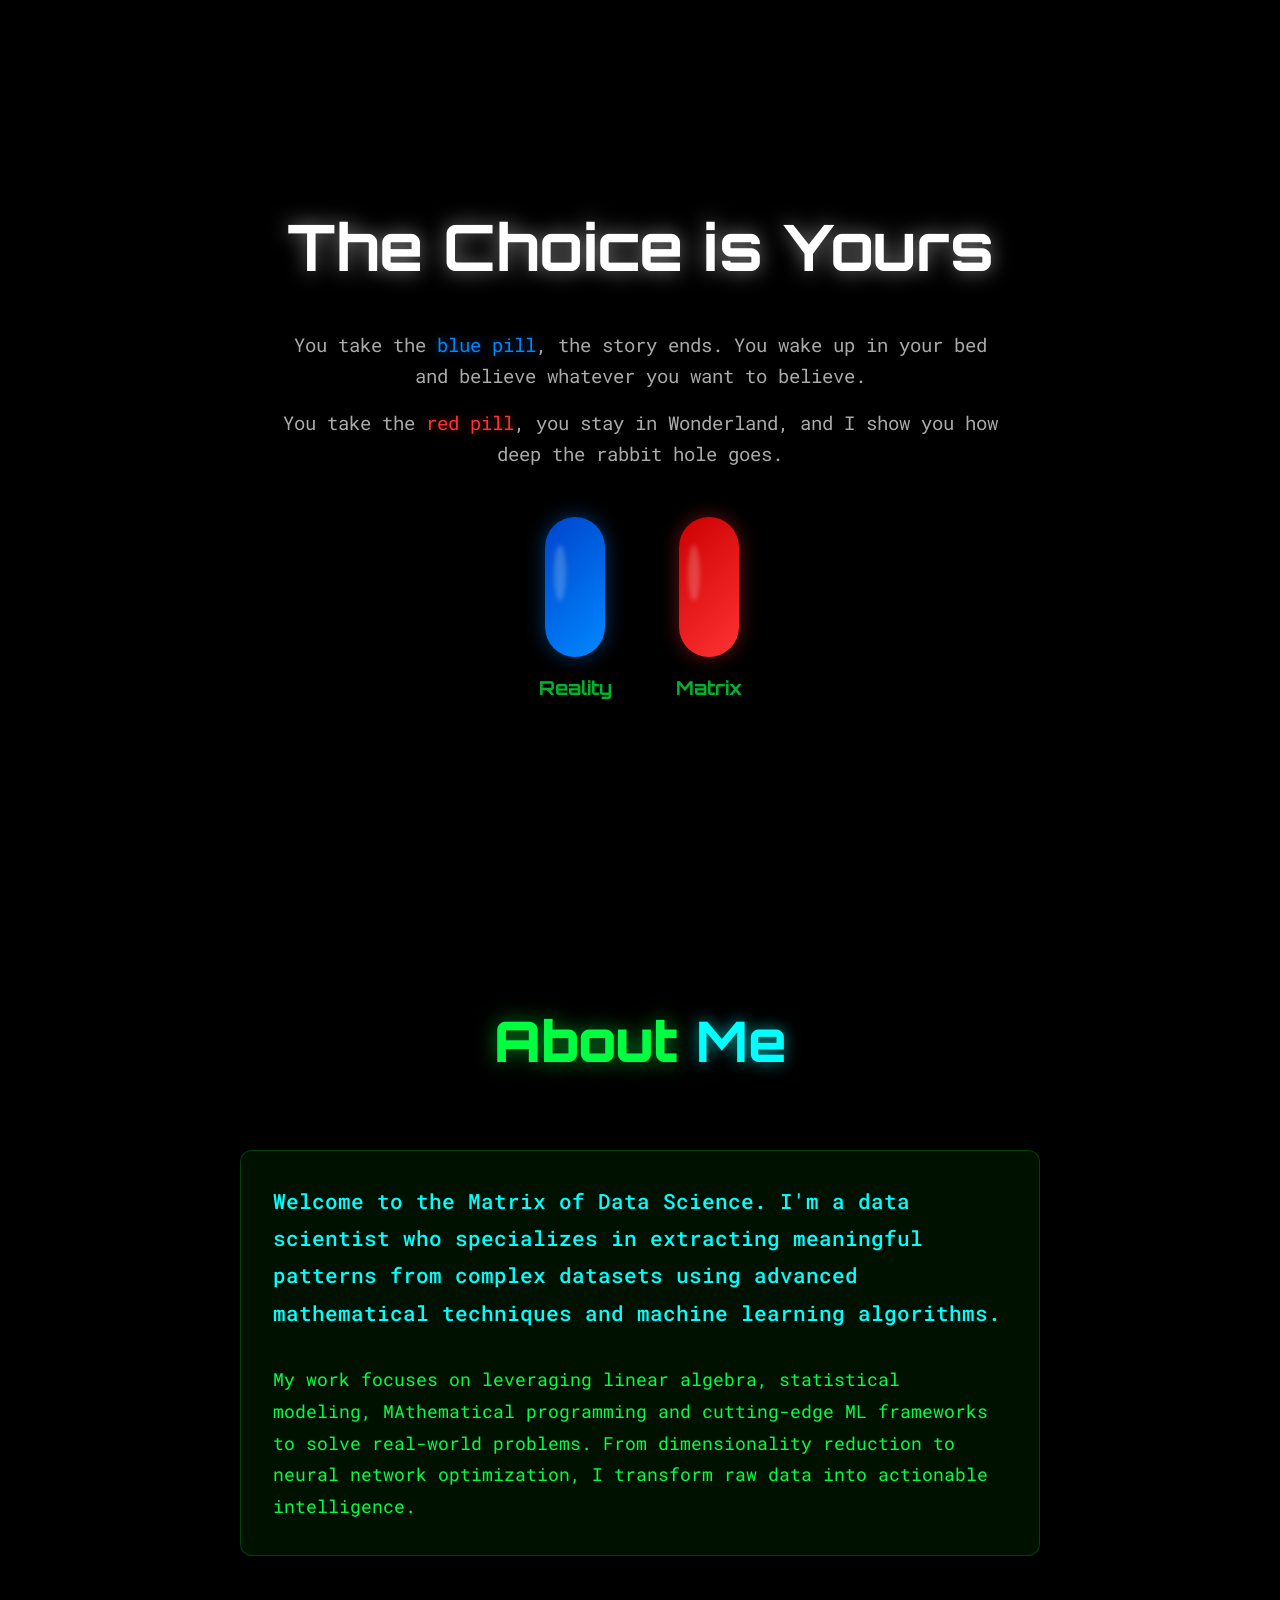
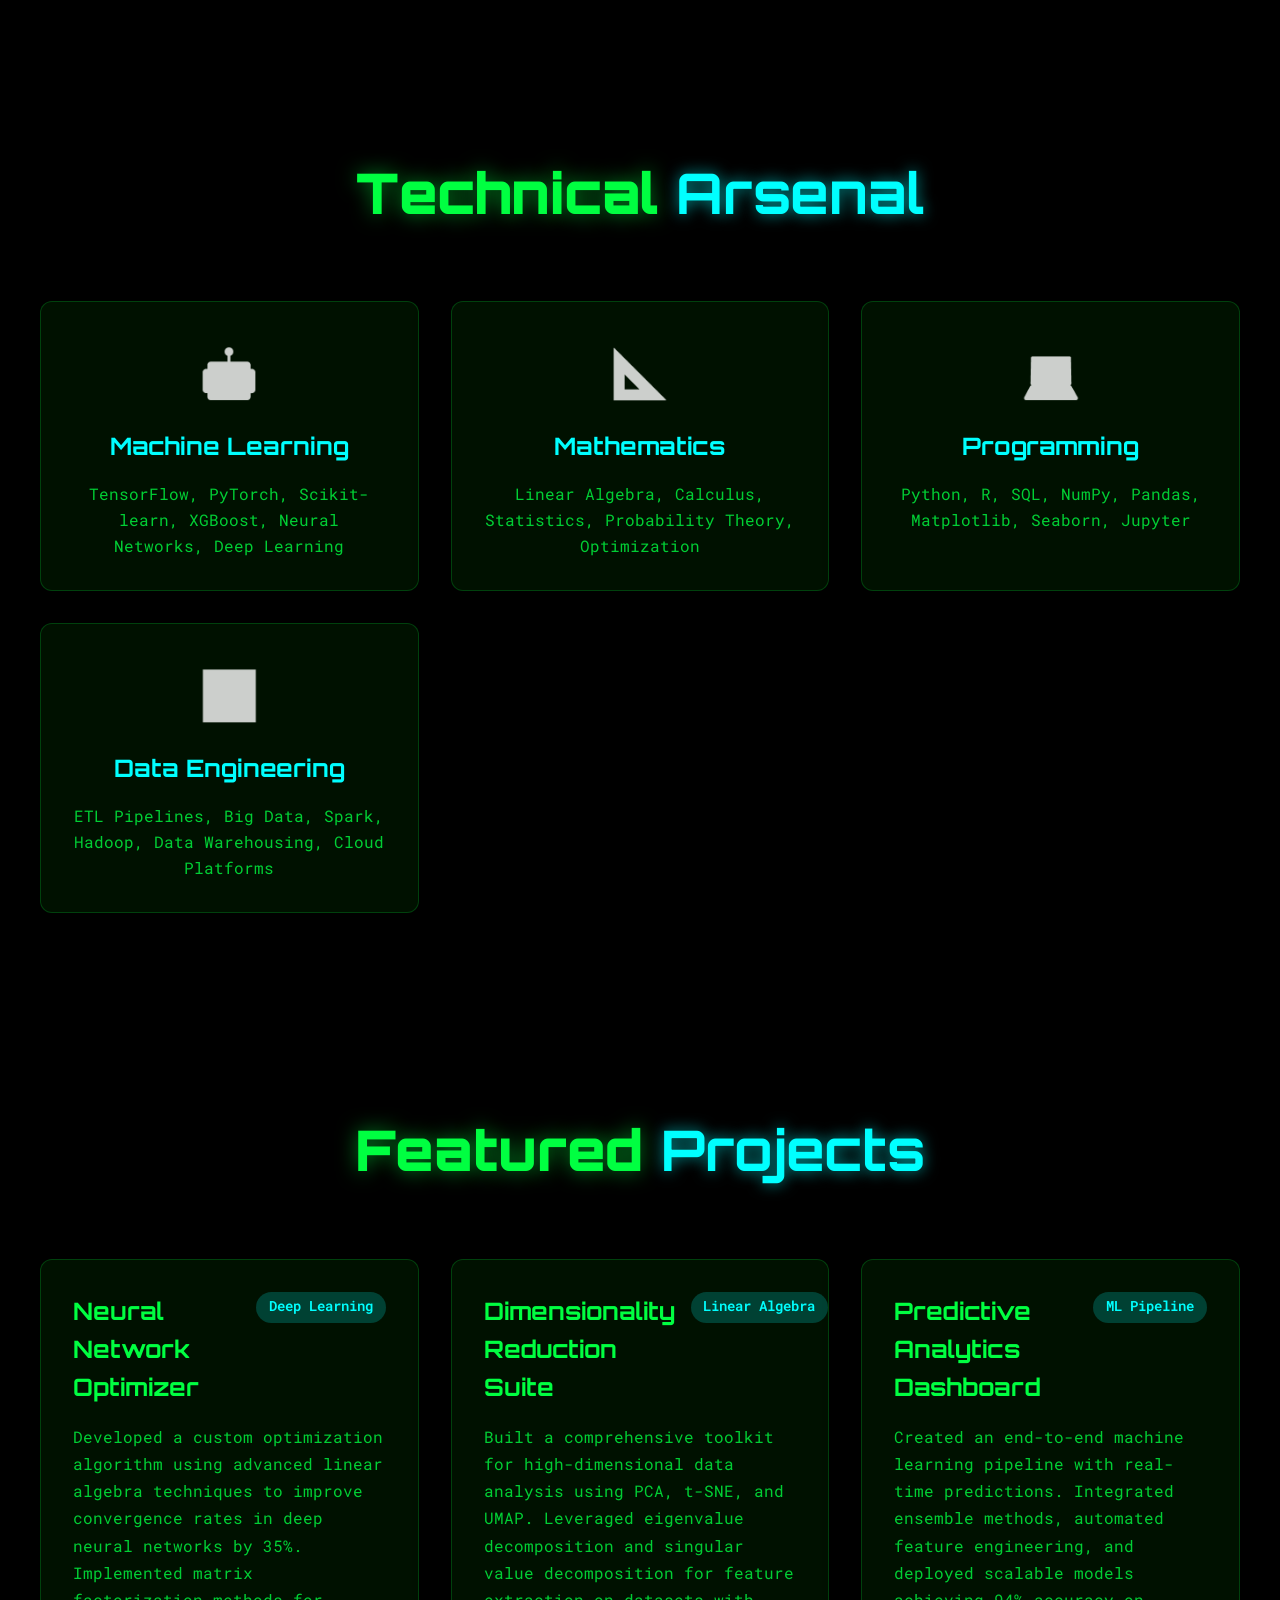
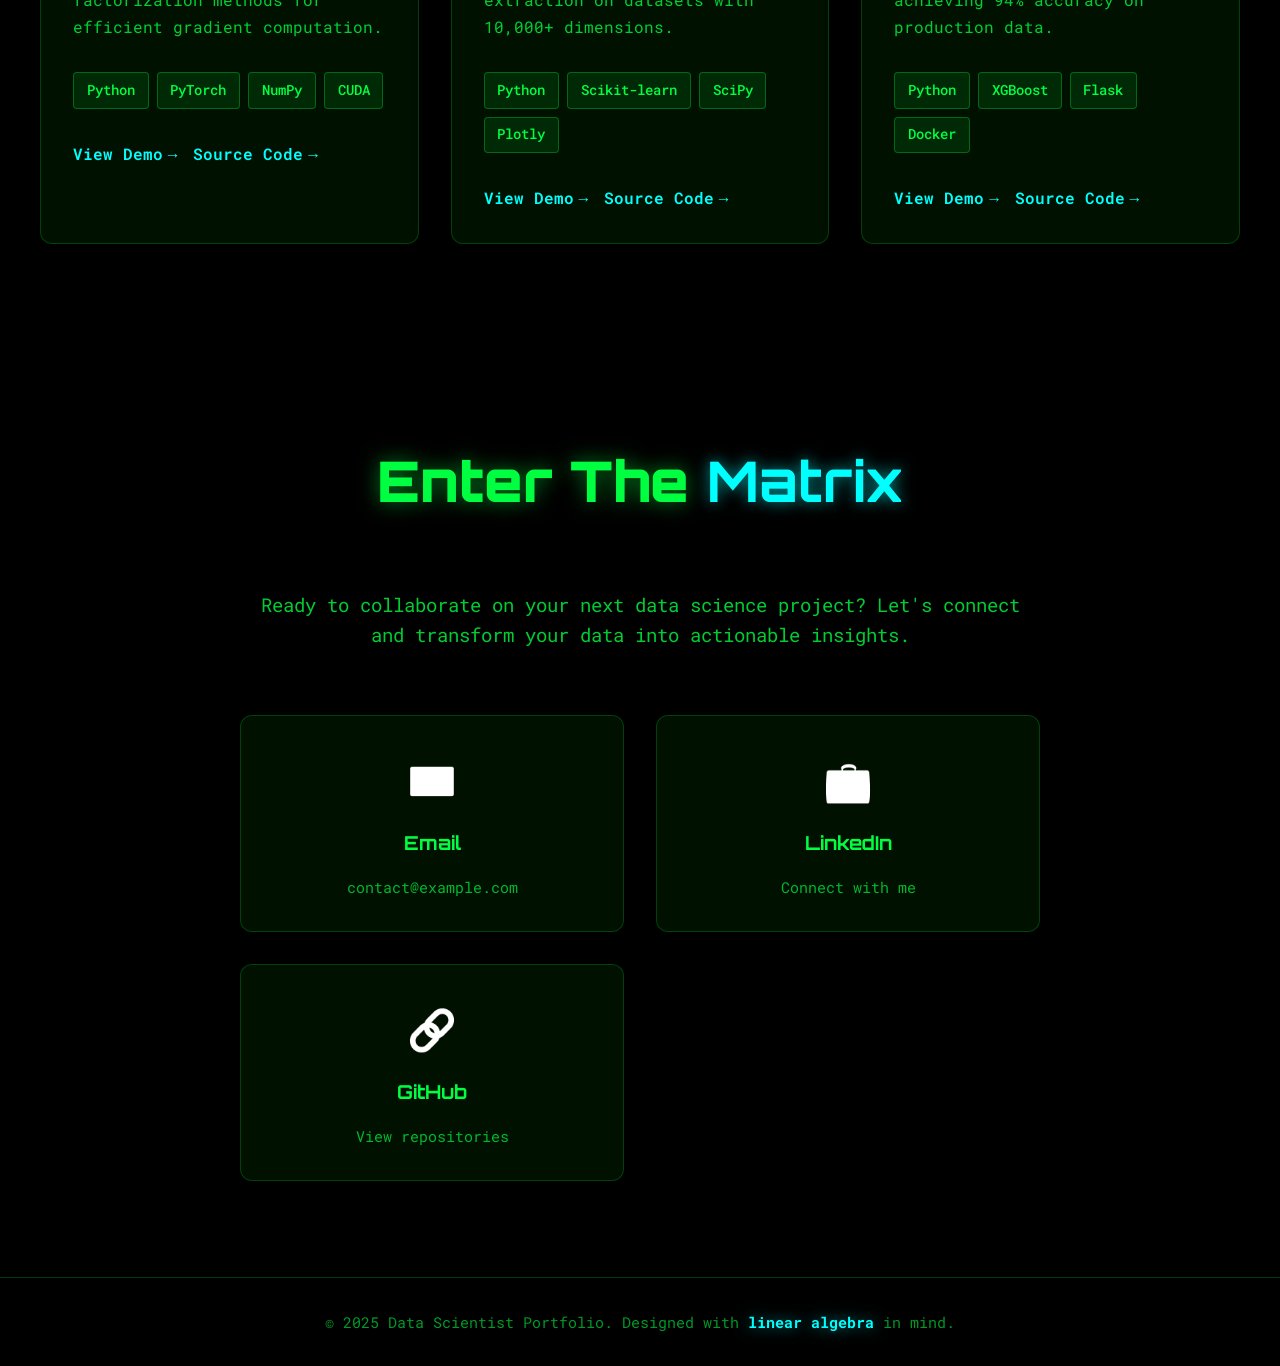
==== commit 73589f20: "minor change" ====
--- a/index.html
+++ b/index.html
@@ -95,8 +95,8 @@
                         techniques and machine learning algorithms.
                     </p>
                     <p>
-                        My work focuses on leveraging linear algebra, statistical modeling, and cutting-edge
-                        ML frameworks to solve real-world problems. From dimensionality reduction to neural
+                        My work focuses on leveraging linear algebra, statistical modeling, MAthematical
+                        programming and cutting-edge ML frameworks to solve real-world problems. From dimensionality reduction to neural
                         network optimization, I transform raw data into actionable intelligence.
                     </p>
                 </div>
@@ -259,11 +259,6 @@
         </div>
     </footer>
 
-    <!-- System Reset Button -->
-    <button id="system-reset" class="system-reset" title="Reset System">
-        <span class="reset-icon">↺</span>
-    </button>
-
     <script src="script.js"></script>
 </body>
 
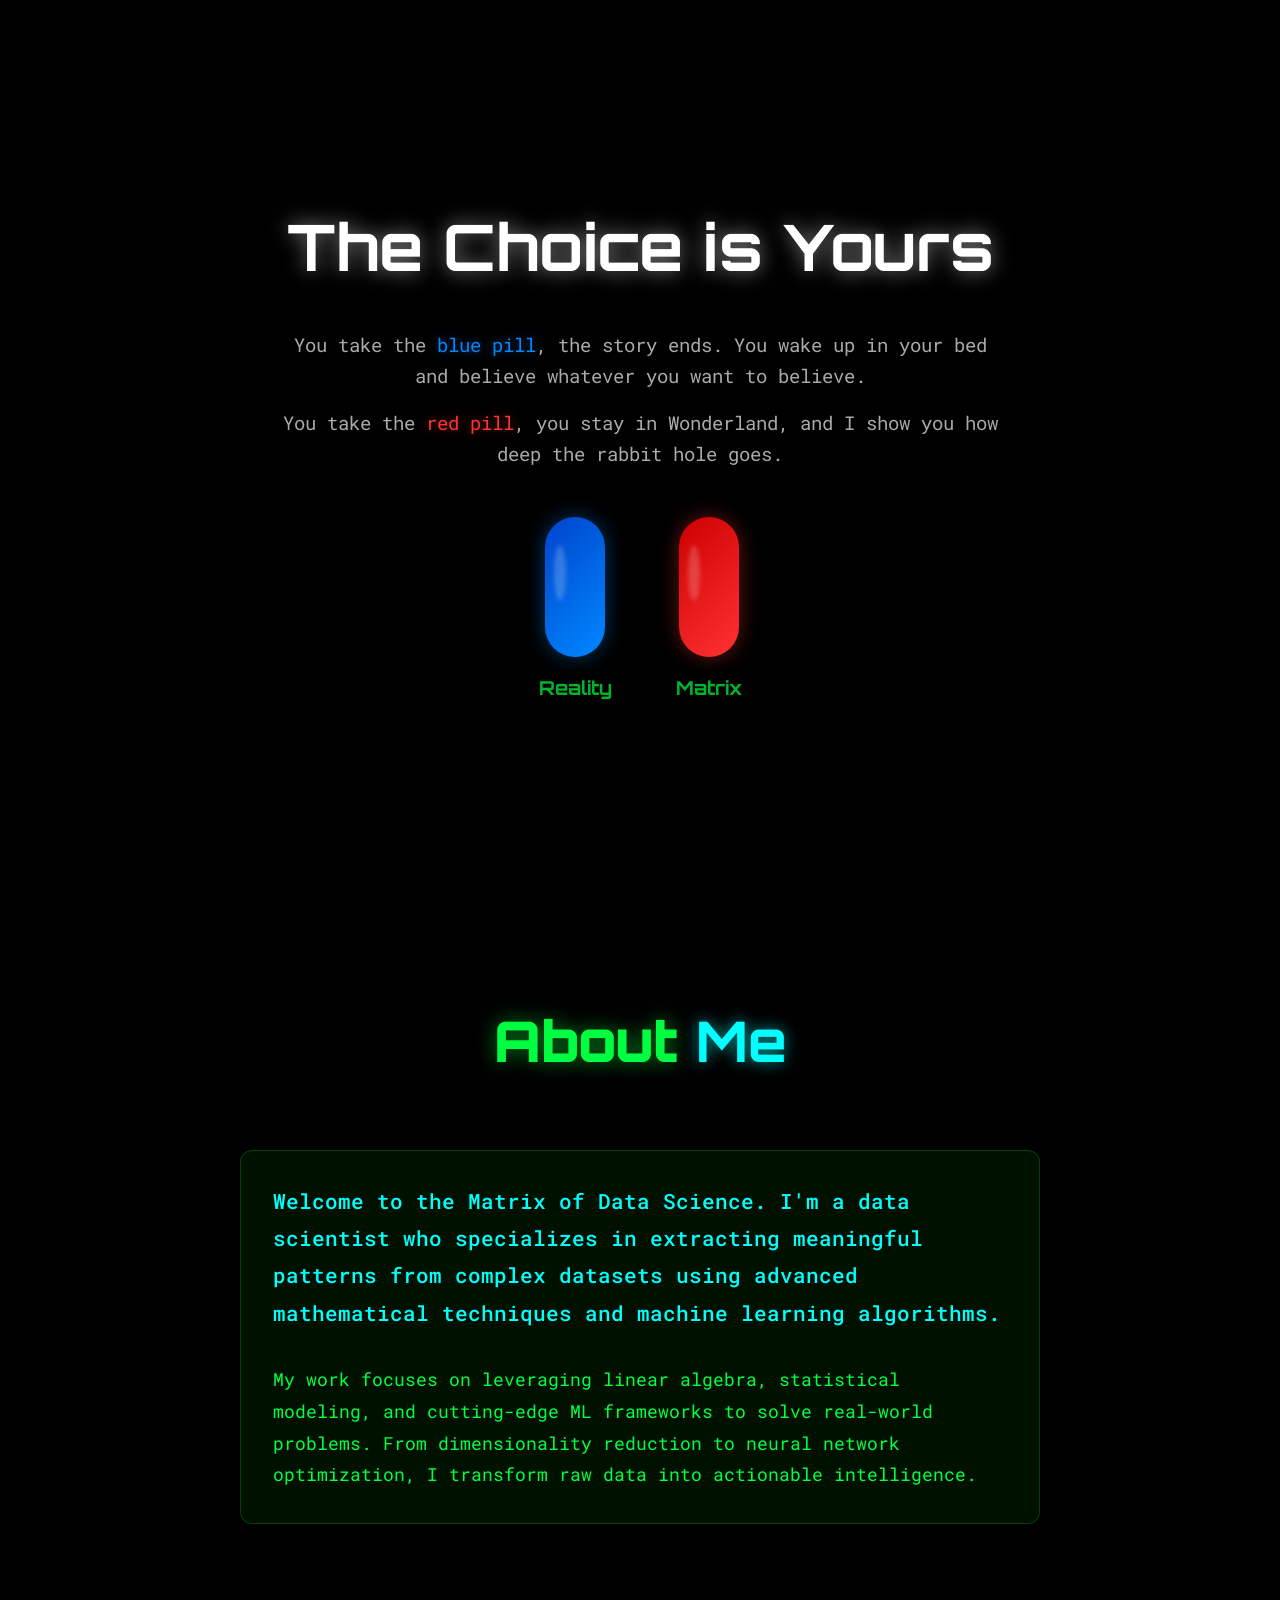
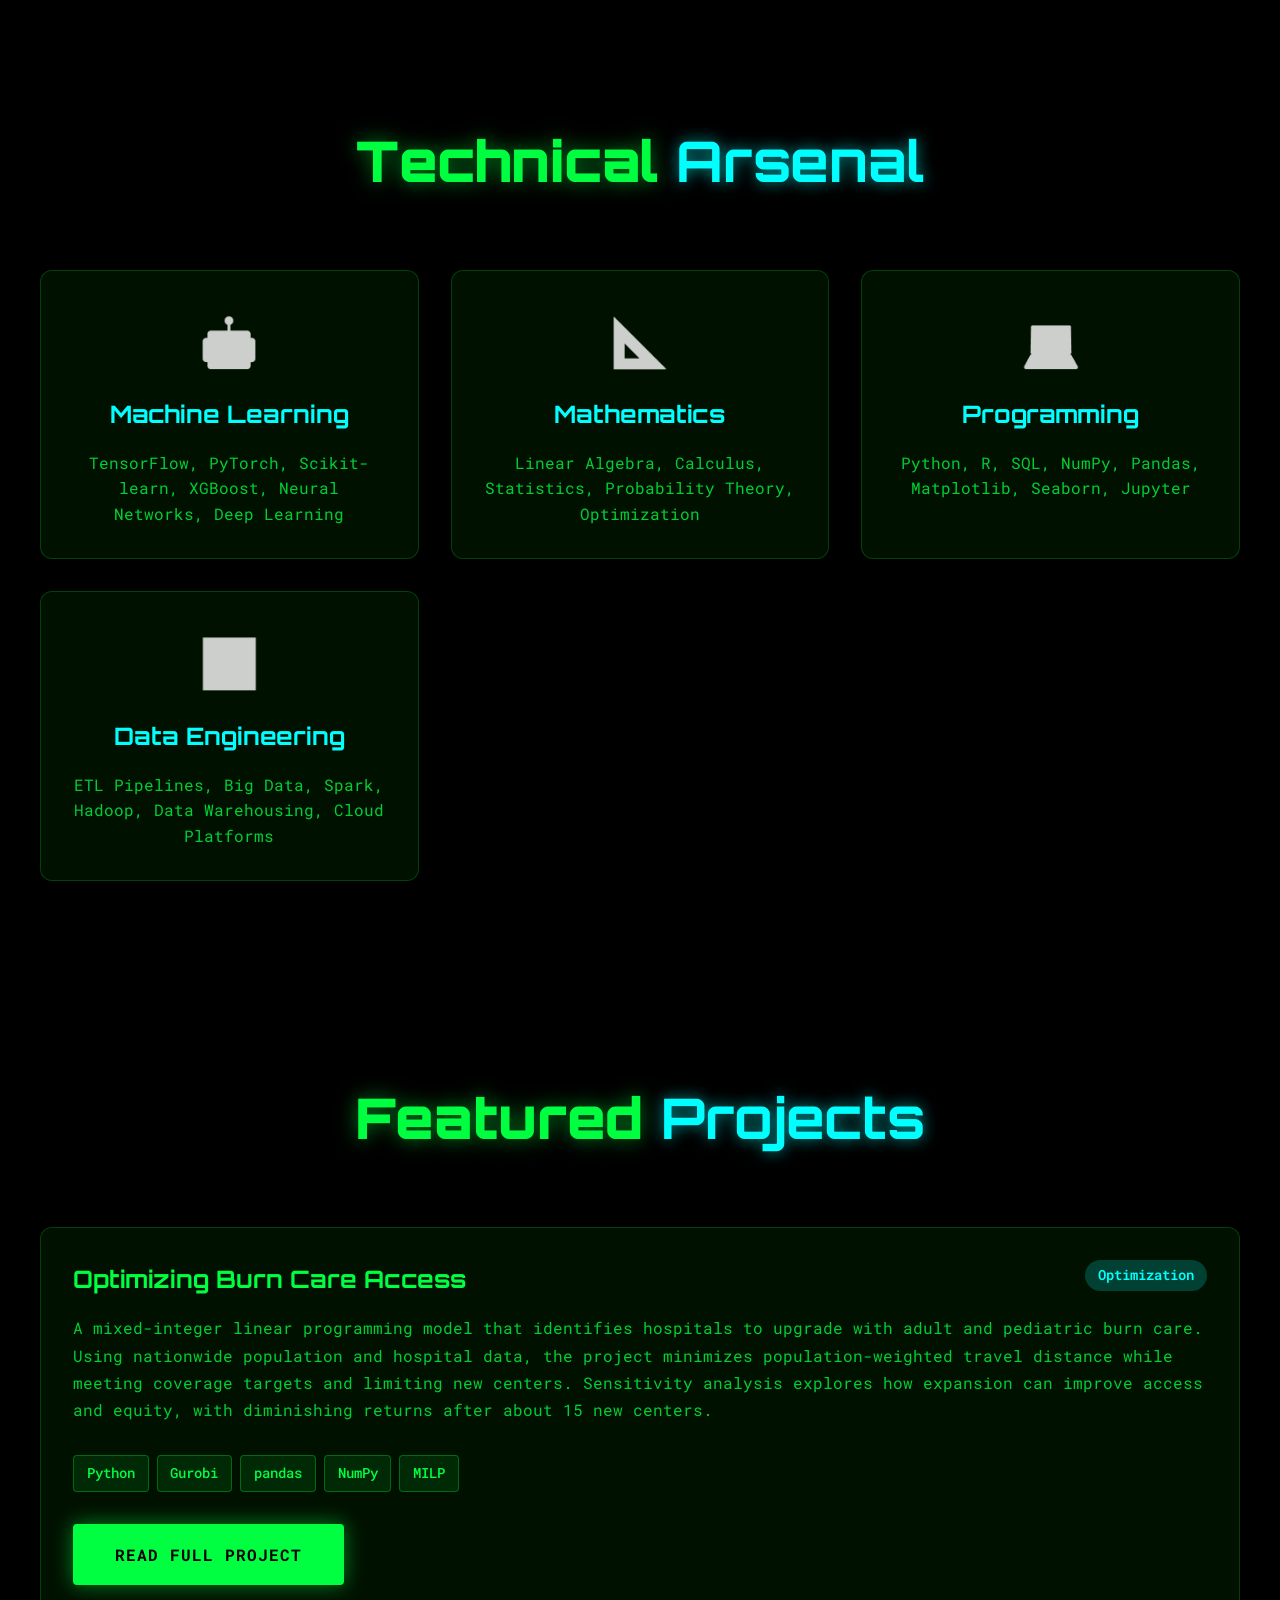
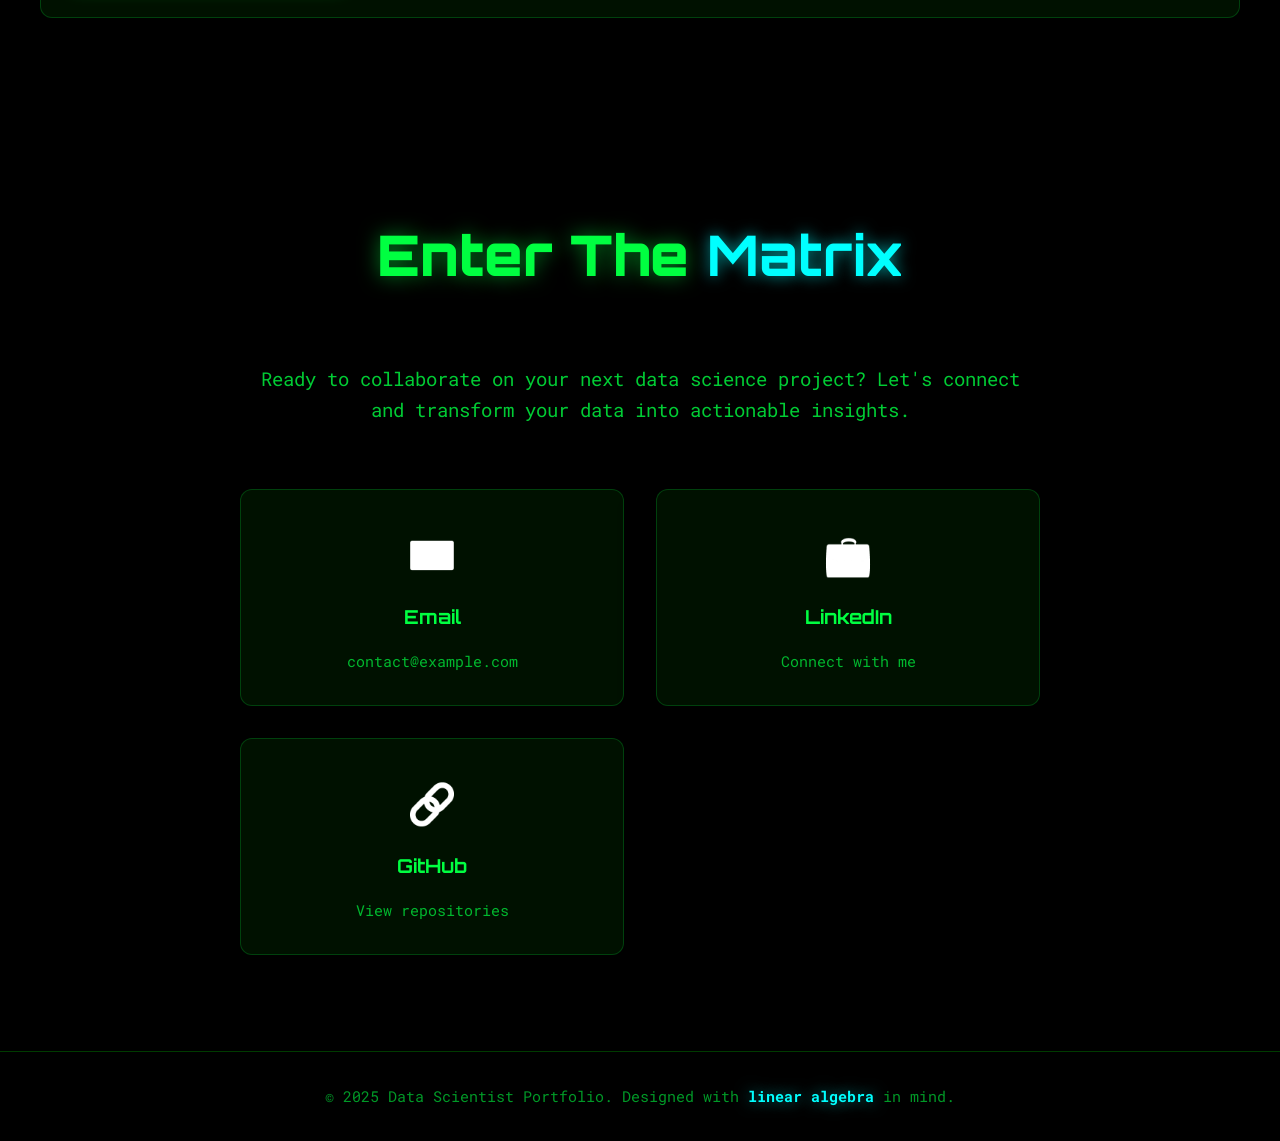
==== commit 9c999aa6: "feat: Add Data Scientist portfolio website with Matrix-inspired design - Create main index.html for " ====
--- a/index.html
+++ b/index.html
@@ -1,265 +1,12 @@
 <!DOCTYPE html>
 <html lang="en">
-
 <head>
     <meta charset="UTF-8">
     <meta name="viewport" content="width=device-width, initial-scale=1.0">
-    <meta name="description"
-        content="Data Scientist Portfolio - Showcasing machine learning, linear algebra, and data analysis projects with a Matrix-inspired design">
-    <meta name="keywords" content="data science, machine learning, linear algebra, portfolio, analytics">
-    <meta name="author" content="Data Scientist">
     <title>Data Scientist | Matrix Portfolio</title>
-
-    <!-- Google Fonts -->
-    <link rel="preconnect" href="https://fonts.googleapis.com">
-    <link rel="preconnect" href="https://fonts.gstatic.com" crossorigin>
-    <link
-        href="https://fonts.googleapis.com/css2?family=Orbitron:wght@400;700;900&family=Roboto+Mono:wght@300;400;500;700&display=swap"
-        rel="stylesheet">
-
-    <link rel="stylesheet" href="styles.css">
+    <script src="js/redirect.js"></script>
 </head>
-
 <body>
-    <!-- Matrix Rain Background -->
-    <canvas id="matrix-canvas"></canvas>
-
-    <!-- Landing Overlay -->
-    <section id="landing-overlay" class="landing-overlay">
-        <div class="landing-content">
-            <h1 class="landing-title">The Choice is Yours</h1>
-            <p class="landing-subtitle">You take the <span class="blue-text">blue pill</span>, the story ends. You wake
-                up in your bed and believe whatever you want to believe.</p>
-            <p class="landing-subtitle">You take the <span class="red-text">red pill</span>, you stay in Wonderland, and
-                I show you how deep the rabbit hole goes.</p>
-
-            <div class="pills-container">
-                <div class="pill-wrapper" id="blue-pill-wrapper">
-                    <div class="pill blue-pill" id="blue-pill"></div>
-                    <span class="pill-label">Reality</span>
-                </div>
-                <div class="pill-wrapper" id="red-pill-wrapper">
-                    <div class="pill red-pill" id="red-pill"></div>
-                    <span class="pill-label">Matrix</span>
-                </div>
-            </div>
-        </div>
-    </section>
-
-    <!-- Navigation -->
-    <nav id="main-nav" class="nav">
-        <div class="nav-container">
-            <a href="#hero" class="nav-logo">DS<span class="matrix-glow">_</span></a>
-            <ul class="nav-menu">
-                <li><a href="#about" class="nav-link">About</a></li>
-                <li><a href="#skills" class="nav-link">Skills</a></li>
-                <li><a href="#projects" class="nav-link">Projects</a></li>
-                <li><a href="#contact" class="nav-link">Contact</a></li>
-            </ul>
-        </div>
-    </nav>
-
-    <!-- Hero Section -->
-    <section id="hero" class="hero">
-        <div class="hero-content">
-            <div class="glitch-wrapper">
-                <h1 class="hero-title">
-                    <span class="typing-text" id="typing-text"></span>
-                    <span class="cursor">|</span>
-                </h1>
-            </div>
-            <p class="hero-subtitle">Transforming Data Into <span class="matrix-highlight">Insights</span></p>
-            <p class="hero-description">
-                Machine Learning • Linear Algebra • Statistical Analysis
-            </p>
-            <div class="hero-cta">
-                <a href="#projects" class="btn btn-primary" id="view-work-btn">View My Work</a>
-                <a href="#contact" class="btn btn-secondary" id="contact-btn">Get In Touch</a>
-            </div>
-        </div>
-        <div class="scroll-indicator">
-            <span class="scroll-text">Scroll Down</span>
-            <div class="scroll-arrow"></div>
-        </div>
-    </section>
-
-    <!-- About Section -->
-    <section id="about" class="about section">
-        <div class="container">
-            <h2 class="section-title">About <span class="matrix-highlight">Me</span></h2>
-            <div class="about-content">
-                <div class="about-text glass-card">
-                    <p class="about-intro">
-                        Welcome to the Matrix of Data Science. I'm a data scientist who specializes in
-                        extracting meaningful patterns from complex datasets using advanced mathematical
-                        techniques and machine learning algorithms.
-                    </p>
-                    <p>
-                        My work focuses on leveraging linear algebra, statistical modeling, MAthematical
-                        programming and cutting-edge ML frameworks to solve real-world problems. From dimensionality reduction to neural
-                        network optimization, I transform raw data into actionable intelligence.
-                    </p>
-                </div>
-            </div>
-        </div>
-    </section>
-
-    <!-- Skills Section -->
-    <section id="skills" class="skills section">
-        <div class="container">
-            <h2 class="section-title">Technical <span class="matrix-highlight">Arsenal</span></h2>
-            <div class="skills-grid">
-                <div class="skill-card glass-card" data-skill="ml">
-                    <div class="skill-icon">🤖</div>
-                    <h3 class="skill-title">Machine Learning</h3>
-                    <p class="skill-description">
-                        TensorFlow, PyTorch, Scikit-learn, XGBoost, Neural Networks, Deep Learning
-                    </p>
-                </div>
-                <div class="skill-card glass-card" data-skill="math">
-                    <div class="skill-icon">📐</div>
-                    <h3 class="skill-title">Mathematics</h3>
-                    <p class="skill-description">
-                        Linear Algebra, Calculus, Statistics, Probability Theory, Optimization
-                    </p>
-                </div>
-                <div class="skill-card glass-card" data-skill="programming">
-                    <div class="skill-icon">💻</div>
-                    <h3 class="skill-title">Programming</h3>
-                    <p class="skill-description">
-                        Python, R, SQL, NumPy, Pandas, Matplotlib, Seaborn, Jupyter
-                    </p>
-                </div>
-                <div class="skill-card glass-card" data-skill="data">
-                    <div class="skill-icon">📊</div>
-                    <h3 class="skill-title">Data Engineering</h3>
-                    <p class="skill-description">
-                        ETL Pipelines, Big Data, Spark, Hadoop, Data Warehousing, Cloud Platforms
-                    </p>
-                </div>
-            </div>
-        </div>
-    </section>
-
-    <!-- Projects Section -->
-    <section id="projects" class="projects section">
-        <div class="container">
-            <h2 class="section-title">Featured <span class="matrix-highlight">Projects</span></h2>
-            <div class="projects-grid">
-                <!-- Project 1 -->
-                <article class="project-card glass-card" id="project-1">
-                    <div class="project-header">
-                        <h3 class="project-title">Neural Network Optimizer</h3>
-                        <span class="project-tag">Deep Learning</span>
-                    </div>
-                    <p class="project-description">
-                        Developed a custom optimization algorithm using advanced linear algebra techniques
-                        to improve convergence rates in deep neural networks by 35%. Implemented matrix
-                        factorization methods for efficient gradient computation.
-                    </p>
-                    <div class="project-tech">
-                        <span class="tech-badge">Python</span>
-                        <span class="tech-badge">PyTorch</span>
-                        <span class="tech-badge">NumPy</span>
-                        <span class="tech-badge">CUDA</span>
-                    </div>
-                    <div class="project-links">
-                        <a href="#" class="project-link" id="project-1-demo">View Demo</a>
-                        <a href="#" class="project-link" id="project-1-code">Source Code</a>
-                    </div>
-                </article>
-
-                <!-- Project 2 -->
-                <article class="project-card glass-card" id="project-2">
-                    <div class="project-header">
-                        <h3 class="project-title">Dimensionality Reduction Suite</h3>
-                        <span class="project-tag">Linear Algebra</span>
-                    </div>
-                    <p class="project-description">
-                        Built a comprehensive toolkit for high-dimensional data analysis using PCA, t-SNE,
-                        and UMAP. Leveraged eigenvalue decomposition and singular value decomposition for
-                        feature extraction on datasets with 10,000+ dimensions.
-                    </p>
-                    <div class="project-tech">
-                        <span class="tech-badge">Python</span>
-                        <span class="tech-badge">Scikit-learn</span>
-                        <span class="tech-badge">SciPy</span>
-                        <span class="tech-badge">Plotly</span>
-                    </div>
-                    <div class="project-links">
-                        <a href="#" class="project-link" id="project-2-demo">View Demo</a>
-                        <a href="#" class="project-link" id="project-2-code">Source Code</a>
-                    </div>
-                </article>
-
-                <!-- Project 3 -->
-                <article class="project-card glass-card" id="project-3">
-                    <div class="project-header">
-                        <h3 class="project-title">Predictive Analytics Dashboard</h3>
-                        <span class="project-tag">ML Pipeline</span>
-                    </div>
-                    <p class="project-description">
-                        Created an end-to-end machine learning pipeline with real-time predictions.
-                        Integrated ensemble methods, automated feature engineering, and deployed scalable
-                        models achieving 94% accuracy on production data.
-                    </p>
-                    <div class="project-tech">
-                        <span class="tech-badge">Python</span>
-                        <span class="tech-badge">XGBoost</span>
-                        <span class="tech-badge">Flask</span>
-                        <span class="tech-badge">Docker</span>
-                    </div>
-                    <div class="project-links">
-                        <a href="#" class="project-link" id="project-3-demo">View Demo</a>
-                        <a href="#" class="project-link" id="project-3-code">Source Code</a>
-                    </div>
-                </article>
-            </div>
-        </div>
-    </section>
-
-    <!-- Contact Section -->
-    <section id="contact" class="contact section">
-        <div class="container">
-            <h2 class="section-title">Enter The <span class="matrix-highlight">Matrix</span></h2>
-            <div class="contact-content">
-                <p class="contact-intro">
-                    Ready to collaborate on your next data science project? Let's connect and transform
-                    your data into actionable insights.
-                </p>
-                <div class="contact-methods">
-                    <a href="mailto:contact@example.com" class="contact-card glass-card" id="email-contact">
-                        <span class="contact-icon">📧</span>
-                        <span class="contact-label">Email</span>
-                        <span class="contact-value">contact@example.com</span>
-                    </a>
-                    <a href="https://linkedin.com" target="_blank" class="contact-card glass-card"
-                        id="linkedin-contact">
-                        <span class="contact-icon">💼</span>
-                        <span class="contact-label">LinkedIn</span>
-                        <span class="contact-value">Connect with me</span>
-                    </a>
-                    <a href="https://github.com" target="_blank" class="contact-card glass-card" id="github-contact">
-                        <span class="contact-icon">🔗</span>
-                        <span class="contact-label">GitHub</span>
-                        <span class="contact-value">View repositories</span>
-                    </a>
-                </div>
-            </div>
-        </div>
-    </section>
-
-    <!-- Footer -->
-    <footer class="footer">
-        <div class="container">
-            <p class="footer-text">
-                &copy; 2025 Data Scientist Portfolio. Designed with
-                <span class="matrix-highlight">linear algebra</span> in mind.
-            </p>
-        </div>
-    </footer>
-
-    <script src="script.js"></script>
+    <p><a href="html/index.html">Open the portfolio</a></p>
 </body>
-
-</html>+</html>
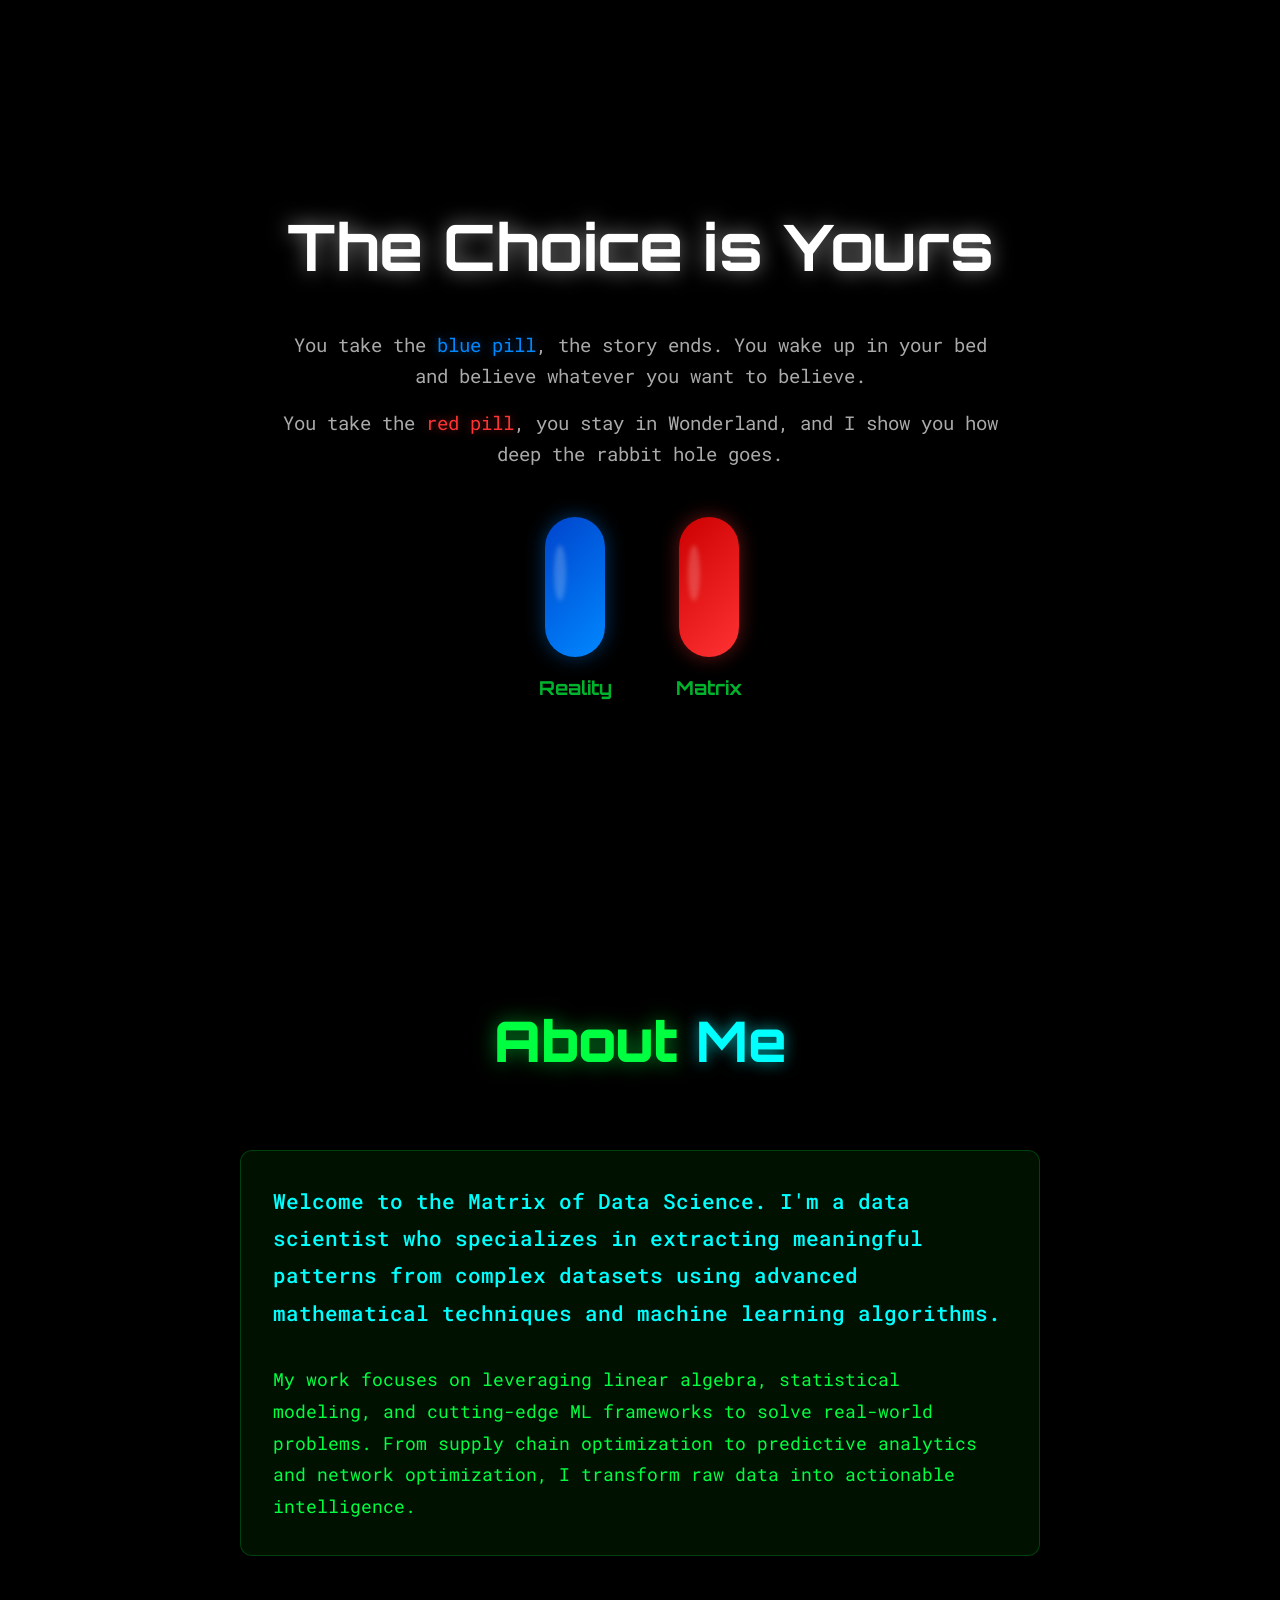
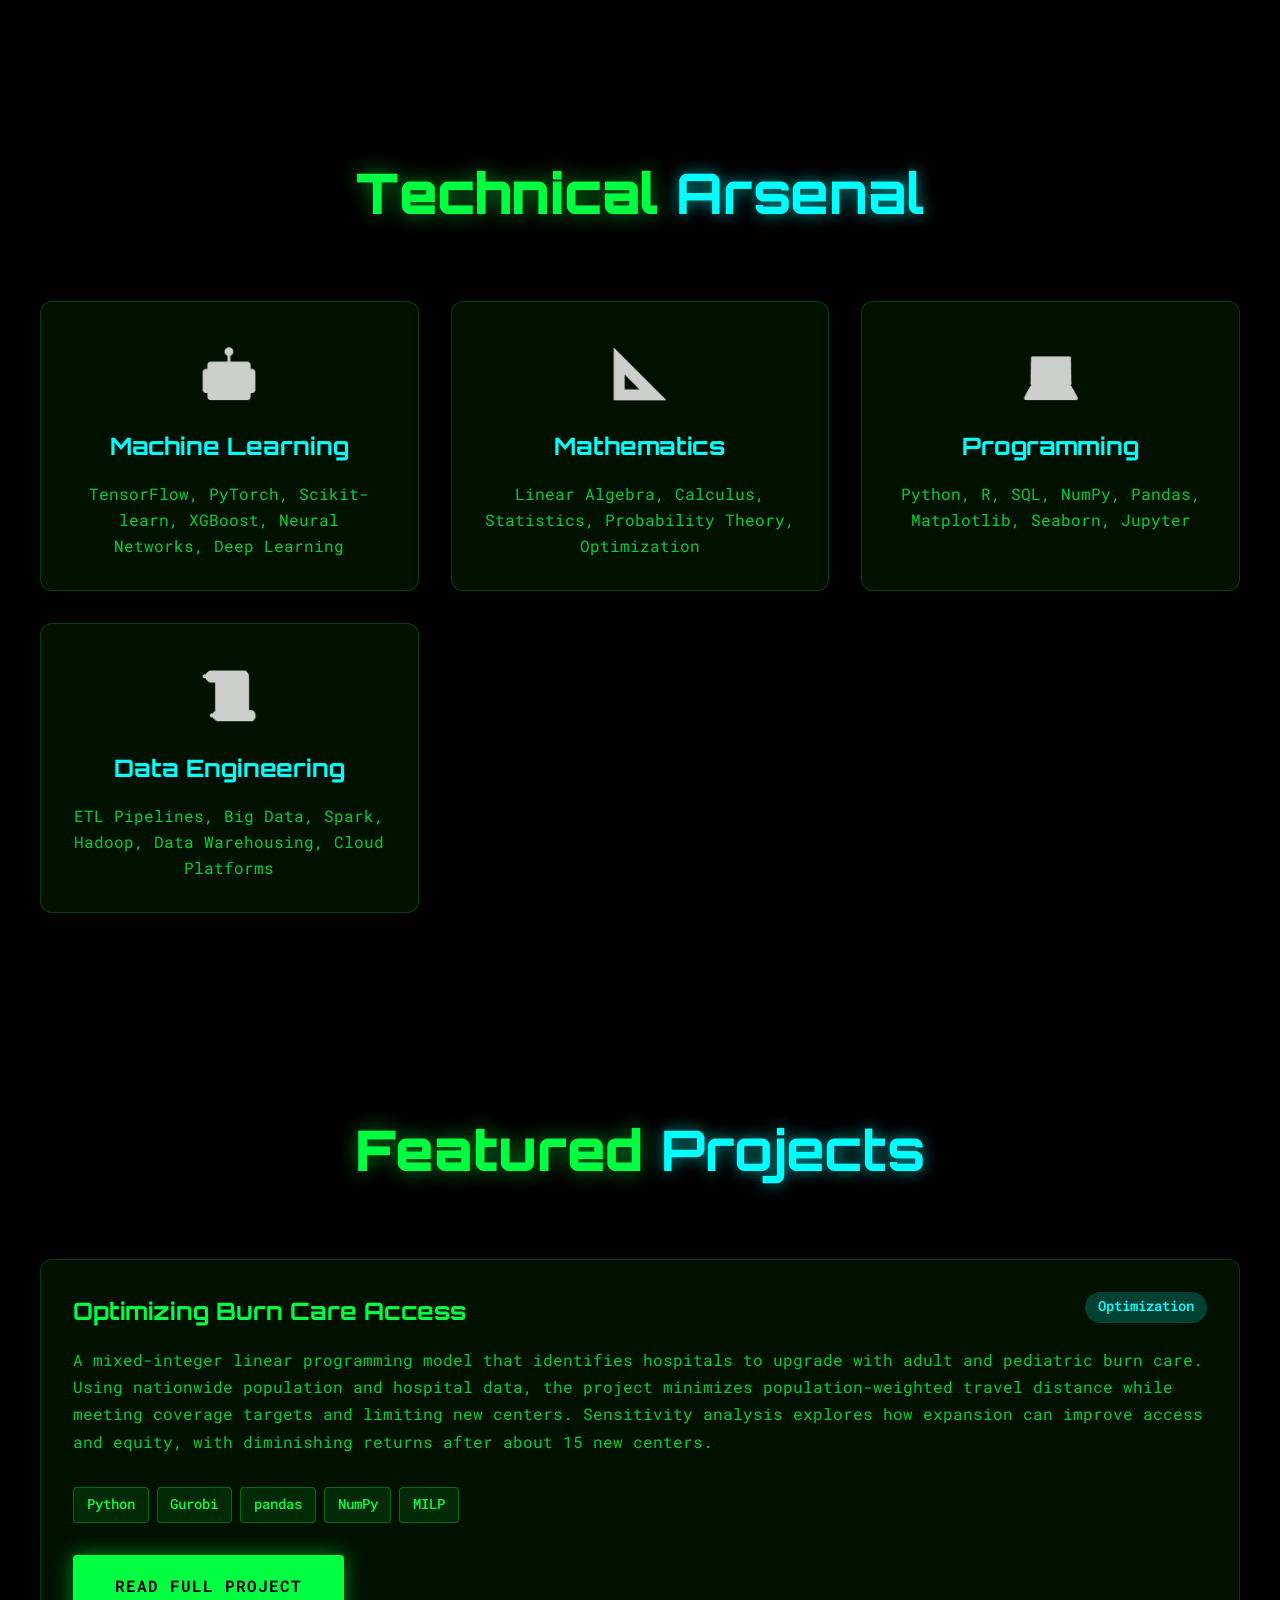
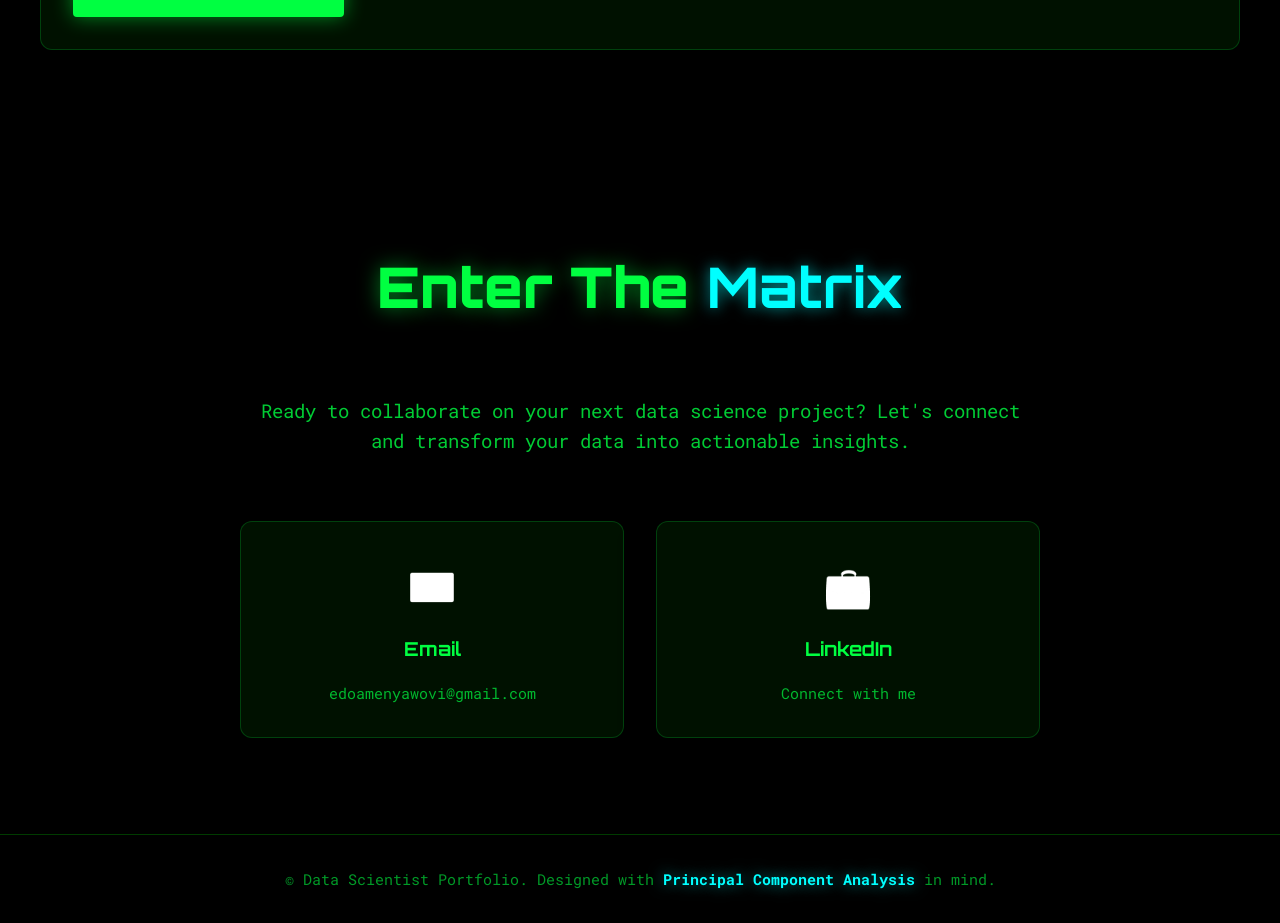
==== commit 49b5c49b: "Add Matrix-inspired rabbit logo assets for favicon and mascot - Created a new text file `matrix-rabb" ====
--- a/index.html
+++ b/index.html
@@ -5,8 +5,249 @@
     <meta name="viewport" content="width=device-width, initial-scale=1.0">
     <title>Data Scientist | Matrix Portfolio</title>
     <script src="js/redirect.js"></script>
+    <link rel="icon" href="assets/matrix-rabbit.ico" sizes="16x16 32x32 48x48">
+    <link rel="icon" type="image/png" sizes="32x32" href="assets/matrix-rabbit-32.png">
+    <link rel="apple-touch-icon" sizes="180x180" href="assets/matrix-rabbit-180.png">
 </head>
 <body>
-    <p><a href="html/index.html">Open the portfolio</a></p>
+    <!-- Matrix Rain Background -->
+    <canvas id="matrix-canvas"></canvas>
+
+    <!-- Landing Overlay -->
+    <section id="landing-overlay" class="landing-overlay">
+        <div class="landing-content">
+            <h1 class="landing-title">The Choice is Yours</h1>
+            <p class="landing-subtitle">You take the <span class="blue-text">blue pill</span>, the story ends. You wake
+                up in your bed and believe whatever you want to believe.</p>
+            <p class="landing-subtitle">You take the <span class="red-text">red pill</span>, you stay in Wonderland, and
+                I show you how deep the rabbit hole goes.</p>
+
+            <div class="pills-container">
+                <div class="pill-wrapper" id="blue-pill-wrapper">
+                    <div class="pill blue-pill" id="blue-pill"></div>
+                    <span class="pill-label">Reality</span>
+                </div>
+                <div class="pill-wrapper" id="red-pill-wrapper">
+                    <div class="pill red-pill" id="red-pill"></div>
+                    <span class="pill-label">Matrix</span>
+                </div>
+            </div>
+        </div>
+    </section>
+
+    <!-- Navigation -->
+    <nav id="main-nav" class="nav">
+        <div class="nav-container">
+            <a href="#hero" class="nav-logo"><img class="nav-mascot" src="assets/matrix-rabbit-180.png" alt="" width="36" height="36"><span>DS<span class="matrix-glow">_</span></span></a>
+            <ul class="nav-menu">
+                <li><a href="#about" class="nav-link">About</a></li>
+                <li><a href="#skills" class="nav-link">Skills</a></li>
+                <li><a href="#projects" class="nav-link">Projects</a></li>
+                <li><a href="#contact" class="nav-link">Contact</a></li>
+            </ul>
+        </div>
+    </nav>
+
+    <!-- Hero Section -->
+    <section id="hero" class="hero">
+        <div class="hero-content">
+            <div class="glitch-wrapper">
+                <h1 class="hero-title">
+                    <span class="typing-text" id="typing-text"></span>
+                    <span class="cursor">|</span>
+                </h1>
+            </div>
+            <p class="hero-subtitle">Transforming Data Into <span class="matrix-highlight">Insights</span></p>
+            <p class="hero-description">
+                Machine Learning • Linear Algebra • Statistical Analysis
+            </p>
+            <div class="hero-cta">
+                <a href="#projects" class="btn btn-primary" id="view-work-btn">View My Work</a>
+                <a href="#contact" class="btn btn-secondary" id="contact-btn">Get In Touch</a>
+            </div>
+        </div>
+        <div class="scroll-indicator">
+            <span class="scroll-text">Scroll Down</span>
+            <div class="scroll-arrow"></div>
+        </div>
+    </section>
+
+    <!-- About Section -->
+    <section id="about" class="about section">
+        <div class="container">
+            <h2 class="section-title">About <span class="matrix-highlight">Me</span></h2>
+            <div class="about-content">
+                <div class="about-text glass-card">
+                    <p class="about-intro">
+                        Welcome to the Matrix of Data Science. I'm a data scientist who specializes in
+                        extracting meaningful patterns from complex datasets using advanced mathematical
+                        techniques and machine learning algorithms.
+                    </p>
+                    <p>
+                        My work focuses on leveraging linear algebra, statistical modeling, MAthematical
+                        programming and cutting-edge ML frameworks to solve real-world problems. From dimensionality reduction to neural
+                        network optimization, I transform raw data into actionable intelligence.
+                    </p>
+                </div>
+            </div>
+        </div>
+    </section>
+
+    <!-- Skills Section -->
+    <section id="skills" class="skills section">
+        <div class="container">
+            <h2 class="section-title">Technical <span class="matrix-highlight">Arsenal</span></h2>
+            <div class="skills-grid">
+                <div class="skill-card glass-card" data-skill="ml">
+                    <div class="skill-icon">🤖</div>
+                    <h3 class="skill-title">Machine Learning</h3>
+                    <p class="skill-description">
+                        TensorFlow, PyTorch, Scikit-learn, XGBoost, Neural Networks, Deep Learning
+                    </p>
+                </div>
+                <div class="skill-card glass-card" data-skill="math">
+                    <div class="skill-icon">📐</div>
+                    <h3 class="skill-title">Mathematics</h3>
+                    <p class="skill-description">
+                        Linear Algebra, Calculus, Statistics, Probability Theory, Optimization
+                    </p>
+                </div>
+                <div class="skill-card glass-card" data-skill="programming">
+                    <div class="skill-icon">💻</div>
+                    <h3 class="skill-title">Programming</h3>
+                    <p class="skill-description">
+                        Python, R, SQL, NumPy, Pandas, Matplotlib, Seaborn, Jupyter
+                    </p>
+                </div>
+                <div class="skill-card glass-card" data-skill="data">
+                    <div class="skill-icon">📊</div>
+                    <h3 class="skill-title">Data Engineering</h3>
+                    <p class="skill-description">
+                        ETL Pipelines, Big Data, Spark, Hadoop, Data Warehousing, Cloud Platforms
+                    </p>
+                </div>
+            </div>
+        </div>
+    </section>
+
+    <!-- Projects Section -->
+    <section id="projects" class="projects section">
+        <div class="container">
+            <h2 class="section-title">Featured <span class="matrix-highlight">Projects</span></h2>
+            <div class="projects-grid">
+                <!-- Project 1 -->
+                <article class="project-card glass-card" id="project-1">
+                    <div class="project-header">
+                        <h3 class="project-title">Neural Network Optimizer</h3>
+                        <span class="project-tag">Deep Learning</span>
+                    </div>
+                    <p class="project-description">
+                        Developed a custom optimization algorithm using advanced linear algebra techniques
+                        to improve convergence rates in deep neural networks by 35%. Implemented matrix
+                        factorization methods for efficient gradient computation.
+                    </p>
+                    <div class="project-tech">
+                        <span class="tech-badge">Python</span>
+                        <span class="tech-badge">PyTorch</span>
+                        <span class="tech-badge">NumPy</span>
+                        <span class="tech-badge">CUDA</span>
+                    </div>
+                    <div class="project-links">
+                        <a href="#" class="project-link" id="project-1-demo">View Demo</a>
+                        <a href="#" class="project-link" id="project-1-code">Source Code</a>
+                    </div>
+                </article>
+
+                <!-- Project 2 -->
+                <article class="project-card glass-card" id="project-2">
+                    <div class="project-header">
+                        <h3 class="project-title">Dimensionality Reduction Suite</h3>
+                        <span class="project-tag">Linear Algebra</span>
+                    </div>
+                    <p class="project-description">
+                        Built a comprehensive toolkit for high-dimensional data analysis using PCA, t-SNE,
+                        and UMAP. Leveraged eigenvalue decomposition and singular value decomposition for
+                        feature extraction on datasets with 10,000+ dimensions.
+                    </p>
+                    <div class="project-tech">
+                        <span class="tech-badge">Python</span>
+                        <span class="tech-badge">Scikit-learn</span>
+                        <span class="tech-badge">SciPy</span>
+                        <span class="tech-badge">Plotly</span>
+                    </div>
+                    <div class="project-links">
+                        <a href="#" class="project-link" id="project-2-demo">View Demo</a>
+                        <a href="#" class="project-link" id="project-2-code">Source Code</a>
+                    </div>
+                </article>
+
+                <!-- Project 3 -->
+                <article class="project-card glass-card" id="project-3">
+                    <div class="project-header">
+                        <h3 class="project-title">Predictive Analytics Dashboard</h3>
+                        <span class="project-tag">ML Pipeline</span>
+                    </div>
+                    <p class="project-description">
+                        Created an end-to-end machine learning pipeline with real-time predictions.
+                        Integrated ensemble methods, automated feature engineering, and deployed scalable
+                        models achieving 94% accuracy on production data.
+                    </p>
+                    <div class="project-tech">
+                        <span class="tech-badge">Python</span>
+                        <span class="tech-badge">XGBoost</span>
+                        <span class="tech-badge">Flask</span>
+                        <span class="tech-badge">Docker</span>
+                    </div>
+                    <div class="project-links">
+                        <a href="#" class="project-link" id="project-3-demo">View Demo</a>
+                        <a href="#" class="project-link" id="project-3-code">Source Code</a>
+                    </div>
+                </article>
+            </div>
+        </div>
+    </section>
+
+    <!-- Contact Section -->
+    <section id="contact" class="contact section">
+        <div class="container">
+            <h2 class="section-title">Enter The <span class="matrix-highlight">Matrix</span></h2>
+            <div class="contact-content">
+                <p class="contact-intro">
+                    Ready to collaborate on your next data science project? Let's connect and transform
+                    your data into actionable insights.
+                </p>
+                <div class="contact-methods">
+                    <a href="mailto:contact@example.com" class="contact-card glass-card" id="email-contact">
+                        <span class="contact-icon">📧</span>
+                        <span class="contact-label">Email</span>
+                        <span class="contact-value">contact@example.com</span>
+                    </a>
+                    <a href="https://linkedin.com" target="_blank" class="contact-card glass-card"
+                        id="linkedin-contact">
+                        <span class="contact-icon">💼</span>
+                        <span class="contact-label">LinkedIn</span>
+                        <span class="contact-value">Connect with me</span>
+                    </a>
+                    <a href="https://github.com" target="_blank" class="contact-card glass-card" id="github-contact">
+                        <span class="contact-icon">🔗</span>
+                        <span class="contact-label">GitHub</span>
+                        <span class="contact-value">View repositories</span>
+                    </a>
+                </div>
+            </div>
+        </div>
+    </section>
+
+    <!-- Footer -->
+    <footer class="footer">
+        <div class="container">
+            <p class="footer-text">
+                &copy; 2025 Data Scientist Portfolio. Designed with
+                <span class="matrix-highlight">linear algebra</span> in mind.
+            </p>
+        </div>
+    </footer>
+
+    <script src="script.js"></script>
 </body>
 </html>
